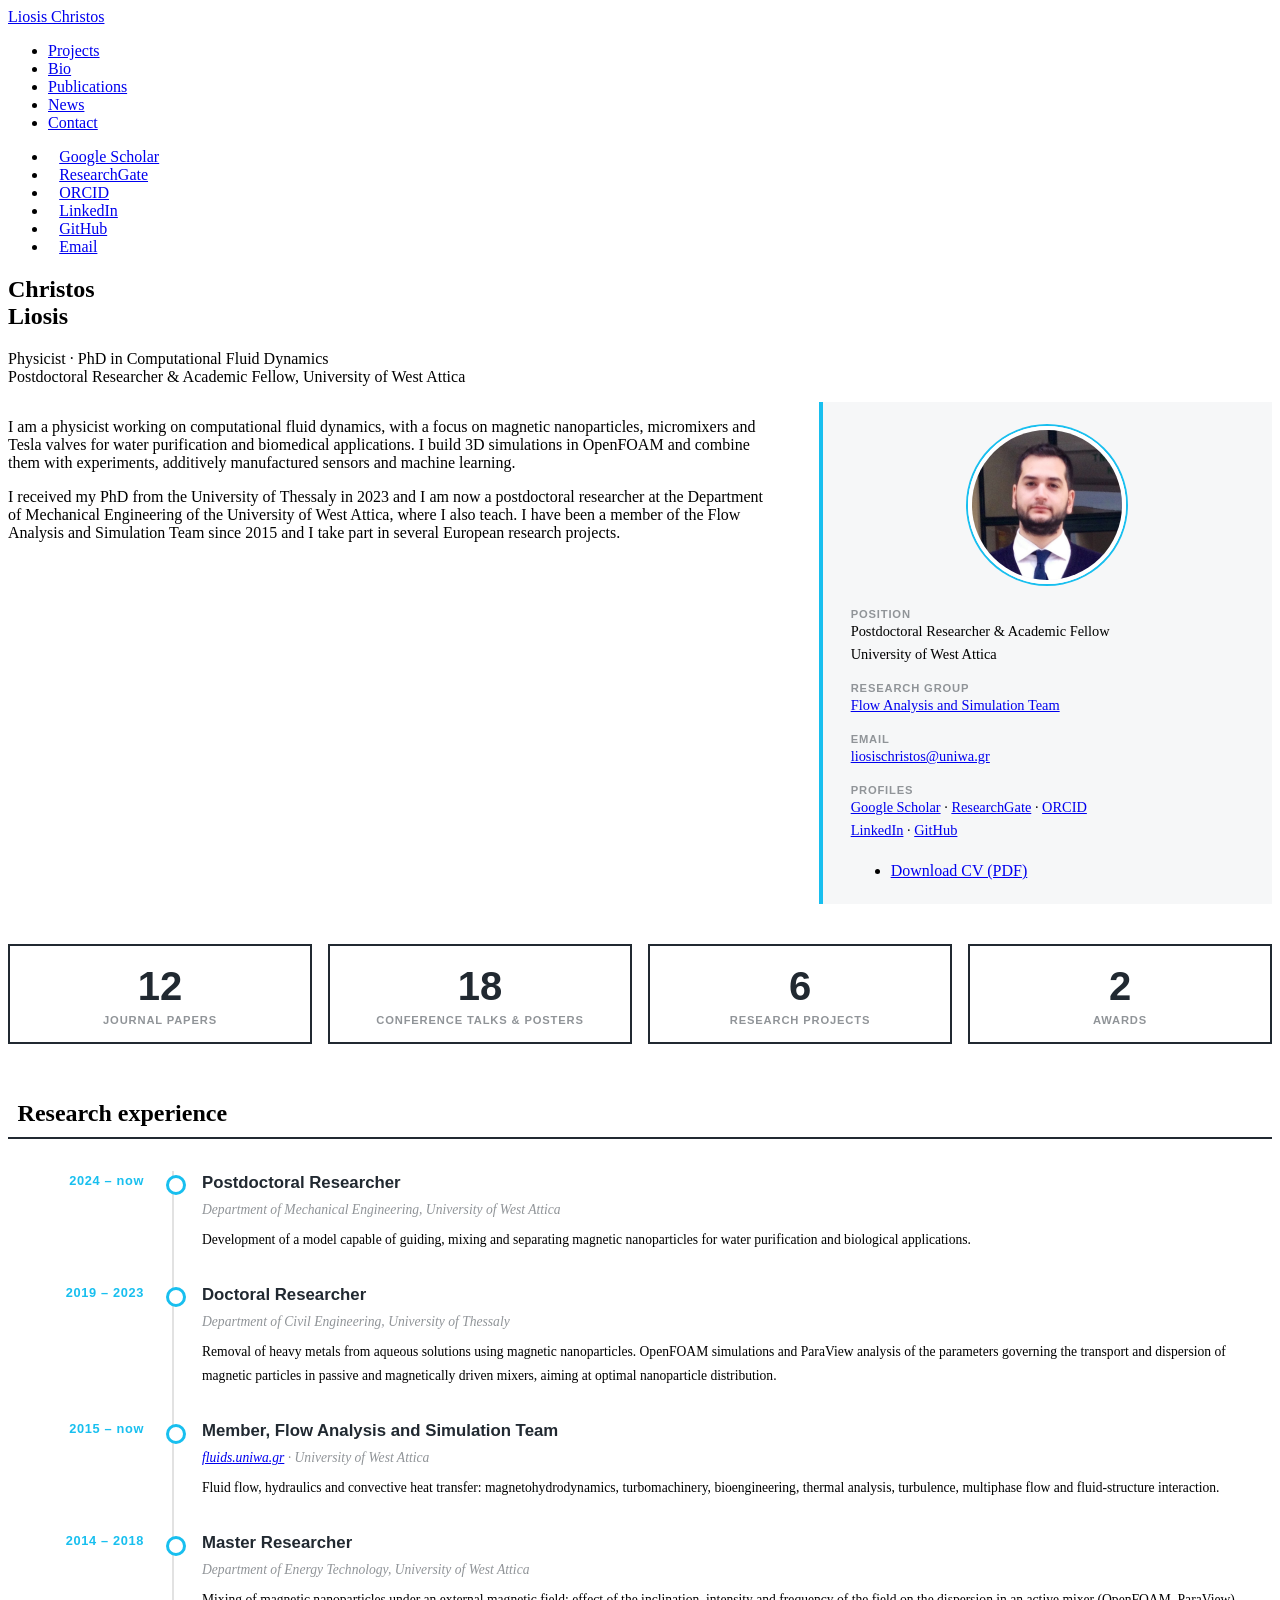
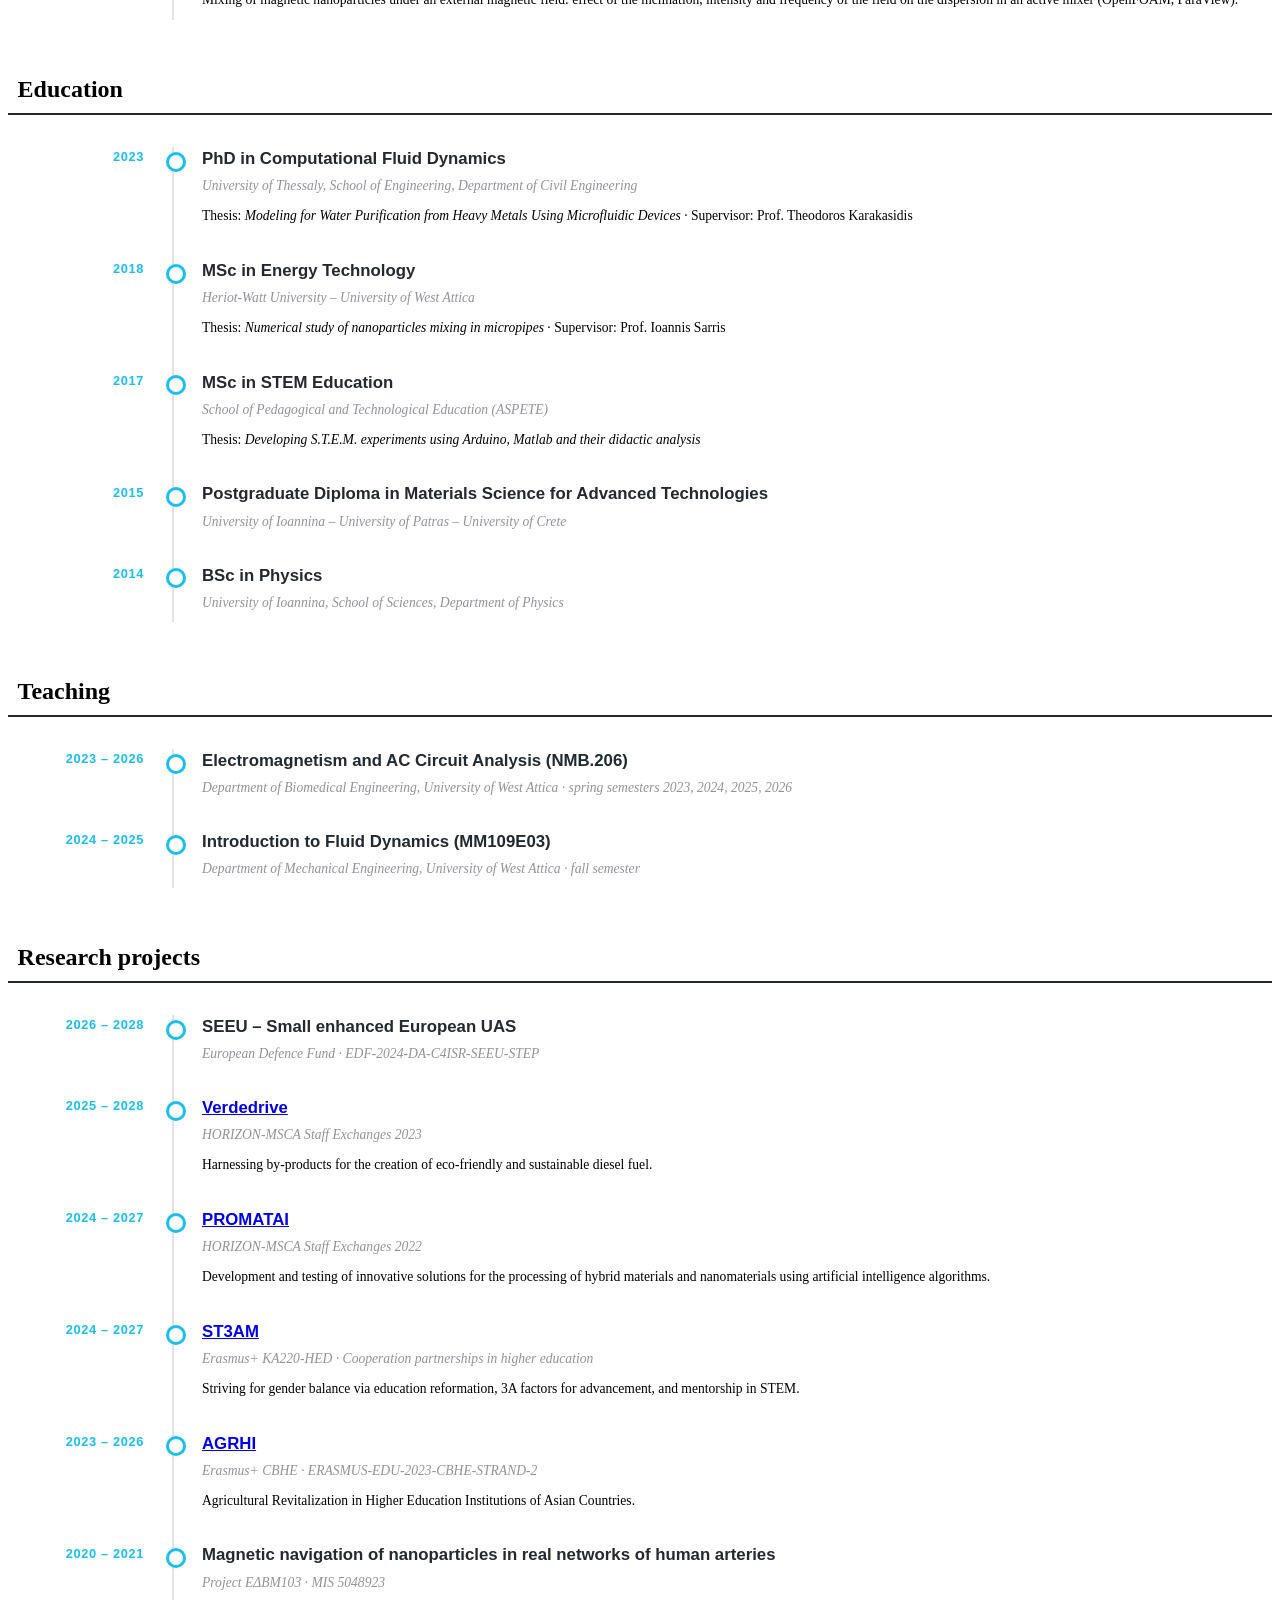
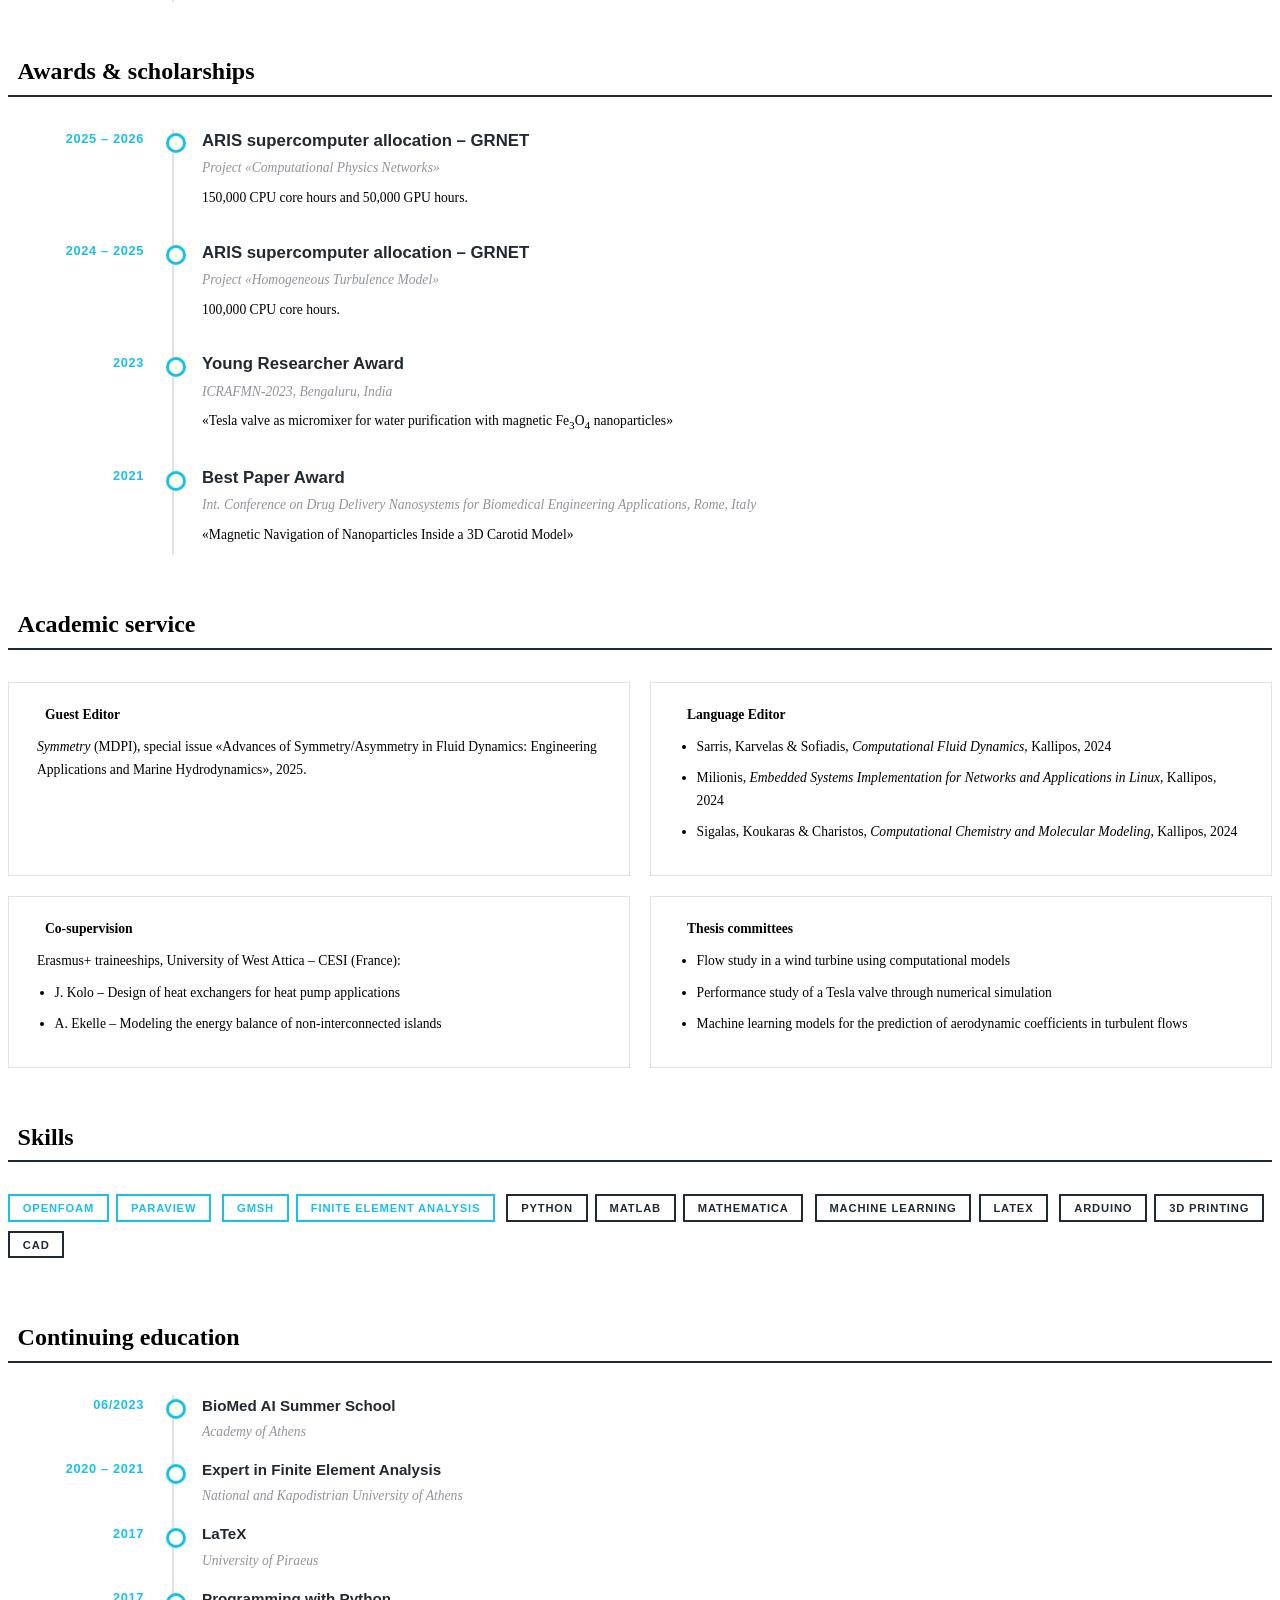
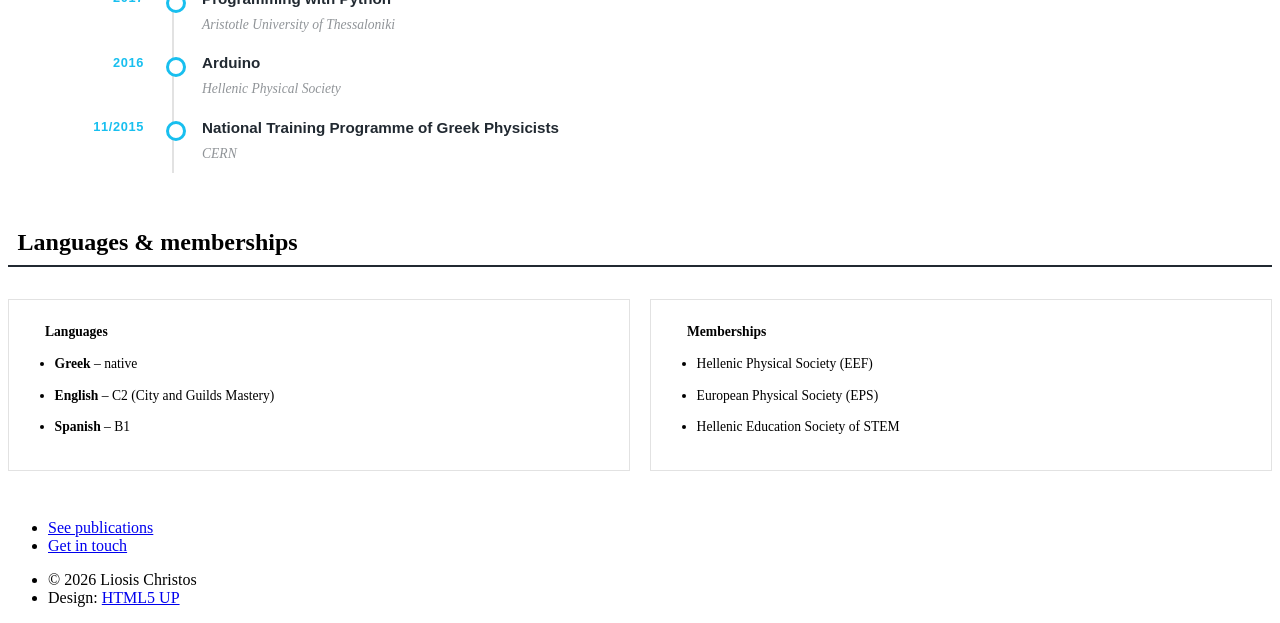
==== bio.html @ ce36d48b "Add files via upload" ====
<!DOCTYPE HTML>
<!--
	Massively by HTML5 UP
	html5up.net | @ajlkn
	Free for personal and commercial use under the CCA 3.0 license (html5up.net/license)
-->
<html lang="en">
	<head>
		<title>Bio & CV - Liosis Christos</title>
		<meta charset="utf-8" />
		<meta name="viewport" content="width=device-width, initial-scale=1, user-scalable=no" />
		<meta name="description"
		      content="Christos Liosis - physicist and CFD researcher at the University of West Attica." />

		<!-- Tab icon (favicon) -->
		<link rel="icon" type="image/x-icon" sizes="32x32" href="favicon.ico?v=3" />
		<link rel="icon" type="image/png" sizes="512x512" href="images/favicon-512.png?v=3" />
		<link rel="shortcut icon" href="favicon.ico?v=3" />
		<link rel="apple-touch-icon" href="images/apple-touch-icon.png?v=3" />

		<!-- Link preview card (LinkedIn, Viber, Facebook, email...) -->
		<meta property="og:type" content="website" />
		<meta property="og:site_name" content="Christos Liosis" />
		<meta property="og:title" content="Bio & CV - Liosis Christos" />
		<meta property="og:description" content="Christos Liosis - physicist and CFD researcher at the University of West Attica." />
		<meta property="og:url" content="https://liosis.github.io/bio.html" />
		<meta property="og:image" content="https://liosis.github.io/images/og-image.jpg" />
		<meta property="og:image:width" content="1200" />
		<meta property="og:image:height" content="630" />
		<meta name="twitter:card" content="summary_large_image" />
		<link rel="canonical" href="https://liosis.github.io/bio.html" />

		<link rel="stylesheet" href="assets/css/main.css" />
		<noscript><link rel="stylesheet" href="assets/css/noscript.css" /></noscript>
		<link rel="stylesheet" href="assets/css/site.css" />
		<link rel="stylesheet" href="assets/css/cv.css" />

		<!-- Visitor statistics (GoatCounter, no cookies) -->
		<script data-goatcounter="https://liosis.goatcounter.com/count"
		        async src="//gc.zgo.at/count.js"></script>
	</head>
	<body class="is-preload">

		<!-- Wrapper -->
			<div id="wrapper">

				<!-- Header -->
					<header id="header">
						<a href="index.html" class="logo">Liosis Christos</a>
					</header>

				<!-- Nav -->
					<nav id="nav">
						<ul class="links">
							<li><a href="index.html">Projects</a></li>
							<li class="active"><a href="bio.html">Bio</a></li>
							<li><a href="publications.html">Publications</a></li>
							<li><a href="news.html">News</a></li>
							<li><a href="contactinfo.html">Contact</a></li>
						</ul>
						<ul class="icons">
							<li><a href="https://scholar.google.com/citations?user=sHupAMQAAAAJ&amp;hl=en" class="icon solid fa-graduation-cap" title="Google Scholar" target="_blank" rel="noopener"><span class="label">Google Scholar</span></a></li>
							<li><a href="https://www.researchgate.net/profile/Christos-Liosis" class="icon brands fa-researchgate" title="ResearchGate" target="_blank" rel="noopener"><span class="label">ResearchGate</span></a></li>
							<li><a href="https://orcid.org/0000-0002-4371-480X" class="icon brands fa-orcid" title="ORCID" target="_blank" rel="noopener"><span class="label">ORCID</span></a></li>
							<li><a href="https://gr.linkedin.com/in/christos-liosis-2b5800100" class="icon brands fa-linkedin" title="LinkedIn" target="_blank" rel="noopener"><span class="label">LinkedIn</span></a></li>
							<li><a href="https://github.com/liosis" class="icon brands fa-github" title="GitHub" target="_blank" rel="noopener"><span class="label">GitHub</span></a></li>
							<li><a href="mailto:liosischristos@uniwa.gr" class="icon solid fa-envelope" title="Email"><span class="label">Email</span></a></li>
						</ul>
						<div class="nav-logo"><img src="images/logo.png" alt="" /></div>
					</nav>

				<!-- Main -->
					<div id="main">

						<section class="post">
							<header class="major">
								<h1>Christos<br />
								Liosis</h1>
								<p>Physicist &middot; PhD in Computational Fluid Dynamics<br />
									Postdoctoral Researcher &amp; Academic Fellow, University of West Attica</p>
							</header>

							<div class="cv-intro">
								<div>
									<p>I am a physicist working on computational fluid dynamics,
										with a focus on magnetic nanoparticles, micromixers and Tesla
										valves for water purification and biomedical applications.
										I build 3D simulations in OpenFOAM and combine them with
										experiments, additively manufactured sensors and machine
										learning.</p>
									<p>I received my PhD from the University of Thessaly in 2023 and
										I am now a postdoctoral researcher at the Department of
										Mechanical Engineering of the University of West Attica, where
										I also teach. I have been a member of the Flow Analysis and
										Simulation Team since 2015 and I take part in several
										European research projects.</p>
								</div>
								<div class="cv-card">
									<img class="portrait" src="images/portrait.jpg" alt="Christos Liosis" />
									<dl>
										<dt>Position</dt>
										<dd>Postdoctoral Researcher &amp; Academic Fellow<br />
											University of West Attica</dd>
										<dt>Research group</dt>
										<dd><a href="http://fluids.uniwa.gr/" target="_blank" rel="noopener">Flow Analysis and Simulation Team</a></dd>
										<dt>Email</dt>
										<dd><a href="mailto:liosischristos@uniwa.gr">liosischristos@uniwa.gr</a></dd>
										<dt>Profiles</dt>
										<dd><a href="https://scholar.google.com/citations?user=sHupAMQAAAAJ&amp;hl=en" target="_blank" rel="noopener">Google Scholar</a>
											&middot; <a href="https://www.researchgate.net/profile/Christos-Liosis" target="_blank" rel="noopener">ResearchGate</a>
											&middot; <a href="https://orcid.org/0000-0002-4371-480X" target="_blank" rel="noopener">ORCID</a><br />
											<a href="https://gr.linkedin.com/in/christos-liosis-2b5800100" target="_blank" rel="noopener">LinkedIn</a>
											&middot; <a href="https://github.com/liosis" target="_blank" rel="noopener">GitHub</a></dd>
									</dl>
									<ul class="actions" style="margin: 1.25rem 0 0 0;">
										<li><a href="files/Liosis_CV.pdf" class="button small primary icon solid fa-file-pdf" target="_blank" rel="noopener">Download CV (PDF)</a></li>
									</ul>
								</div>
							</div>

							<div class="cv-stats">
								<div><b>12</b><span>Journal papers</span></div>
								<div><b>18</b><span>Conference talks &amp; posters</span></div>
								<div><b>6</b><span>Research projects</span></div>
								<div><b>2</b><span>Awards</span></div>
							</div>

							<h2 class="cv-h"><span class="icon solid fa-flask"></span>Research experience</h2>
							<ul class="timeline">
							<li>
								<span class="when">2024 &ndash; now</span>
								<div class="what">
									<span class="title">Postdoctoral Researcher</span>
									<span class="where">Department of Mechanical Engineering, University of West Attica</span>
									<p>Development of a model capable of guiding, mixing and separating magnetic nanoparticles for water purification and biological applications.</p>
								</div>
							</li>
							<li>
								<span class="when">2019 &ndash; 2023</span>
								<div class="what">
									<span class="title">Doctoral Researcher</span>
									<span class="where">Department of Civil Engineering, University of Thessaly</span>
									<p>Removal of heavy metals from aqueous solutions using magnetic nanoparticles. OpenFOAM simulations and ParaView analysis of the parameters governing the transport and dispersion of magnetic particles in passive and magnetically driven mixers, aiming at optimal nanoparticle distribution.</p>
								</div>
							</li>
							<li>
								<span class="when">2015 &ndash; now</span>
								<div class="what">
									<span class="title">Member, Flow Analysis and Simulation Team</span>
									<span class="where"><a href="http://fluids.uniwa.gr/" target="_blank" rel="noopener">fluids.uniwa.gr</a> &middot; University of West Attica</span>
									<p>Fluid flow, hydraulics and convective heat transfer: magnetohydrodynamics, turbomachinery, bioengineering, thermal analysis, turbulence, multiphase flow and fluid-structure interaction.</p>
								</div>
							</li>
							<li>
								<span class="when">2014 &ndash; 2018</span>
								<div class="what">
									<span class="title">Master Researcher</span>
									<span class="where">Department of Energy Technology, University of West Attica</span>
									<p>Mixing of magnetic nanoparticles under an external magnetic field: effect of the inclination, intensity and frequency of the field on the dispersion in an active mixer (OpenFOAM, ParaView).</p>
								</div>
							</li>
						</ul>

							<h2 class="cv-h"><span class="icon solid fa-graduation-cap"></span>Education</h2>
							<ul class="timeline">
							<li>
								<span class="when">2023</span>
								<div class="what">
									<span class="title">PhD in Computational Fluid Dynamics</span>
									<span class="where">University of Thessaly, School of Engineering, Department of Civil Engineering</span>
									<p>Thesis: <i>Modeling for Water Purification from Heavy Metals Using Microfluidic Devices</i> &middot; Supervisor: Prof. Theodoros Karakasidis</p>
								</div>
							</li>
							<li>
								<span class="when">2018</span>
								<div class="what">
									<span class="title">MSc in Energy Technology</span>
									<span class="where">Heriot-Watt University &ndash; University of West Attica</span>
									<p>Thesis: <i>Numerical study of nanoparticles mixing in micropipes</i> &middot; Supervisor: Prof. Ioannis Sarris</p>
								</div>
							</li>
							<li>
								<span class="when">2017</span>
								<div class="what">
									<span class="title">MSc in STEM Education</span>
									<span class="where">School of Pedagogical and Technological Education (ASPETE)</span>
									<p>Thesis: <i>Developing S.T.E.M. experiments using Arduino, Matlab and their didactic analysis</i></p>
								</div>
							</li>
							<li>
								<span class="when">2015</span>
								<div class="what">
									<span class="title">Postgraduate Diploma in Materials Science for Advanced Technologies</span>
									<span class="where">University of Ioannina &ndash; University of Patras &ndash; University of Crete</span>
								</div>
							</li>
							<li>
								<span class="when">2014</span>
								<div class="what">
									<span class="title">BSc in Physics</span>
									<span class="where">University of Ioannina, School of Sciences, Department of Physics</span>
								</div>
							</li>
						</ul>

							<h2 class="cv-h"><span class="icon solid fa-chalkboard-teacher"></span>Teaching</h2>
							<ul class="timeline">
							<li>
								<span class="when">2023 &ndash; 2026</span>
								<div class="what">
									<span class="title">Electromagnetism and AC Circuit Analysis (NMB.206)</span>
									<span class="where">Department of Biomedical Engineering, University of West Attica &middot; spring semesters 2023, 2024, 2025, 2026</span>
								</div>
							</li>
							<li>
								<span class="when">2024 &ndash; 2025</span>
								<div class="what">
									<span class="title">Introduction to Fluid Dynamics (MM109E03)</span>
									<span class="where">Department of Mechanical Engineering, University of West Attica &middot; fall semester</span>
								</div>
							</li>
						</ul>

							<h2 class="cv-h"><span class="icon solid fa-project-diagram"></span>Research projects</h2>
							<ul class="timeline">
							<li>
								<span class="when">2026 &ndash; 2028</span>
								<div class="what">
									<span class="title">SEEU &ndash; Small enhanced European UAS</span>
									<span class="where">European Defence Fund &middot; EDF-2024-DA-C4ISR-SEEU-STEP</span>
								</div>
							</li>
							<li>
								<span class="when">2025 &ndash; 2028</span>
								<div class="what">
									<span class="title"><a href="https://www.verdedrive-project.eu" target="_blank" rel="noopener">Verdedrive</a></span>
									<span class="where">HORIZON-MSCA Staff Exchanges 2023</span>
									<p>Harnessing by-products for the creation of eco-friendly and sustainable diesel fuel.</p>
								</div>
							</li>
							<li>
								<span class="when">2024 &ndash; 2027</span>
								<div class="what">
									<span class="title"><a href="https://promatai.com/" target="_blank" rel="noopener">PROMATAI</a></span>
									<span class="where">HORIZON-MSCA Staff Exchanges 2022</span>
									<p>Development and testing of innovative solutions for the processing of hybrid materials and nanomaterials using artificial intelligence algorithms.</p>
								</div>
							</li>
							<li>
								<span class="when">2024 &ndash; 2027</span>
								<div class="what">
									<span class="title"><a href="https://innovationhive.eu/innohive-projects/st3am/" target="_blank" rel="noopener">ST3AM</a></span>
									<span class="where">Erasmus+ KA220-HED &middot; Cooperation partnerships in higher education</span>
									<p>Striving for gender balance via education reformation, 3A factors for advancement, and mentorship in STEM.</p>
								</div>
							</li>
							<li>
								<span class="when">2023 &ndash; 2026</span>
								<div class="what">
									<span class="title"><a href="https://www.agrhi.com/" target="_blank" rel="noopener">AGRHI</a></span>
									<span class="where">Erasmus+ CBHE &middot; ERASMUS-EDU-2023-CBHE-STRAND-2</span>
									<p>Agricultural Revitalization in Higher Education Institutions of Asian Countries.</p>
								</div>
							</li>
							<li>
								<span class="when">2020 &ndash; 2021</span>
								<div class="what">
									<span class="title">Magnetic navigation of nanoparticles in real networks of human arteries</span>
									<span class="where">Project &Epsilon;&Delta;&Beta;&Mu;103 &middot; MIS 5048923</span>
								</div>
							</li>
						</ul>

							<h2 class="cv-h"><span class="icon solid fa-trophy"></span>Awards &amp; scholarships</h2>
							<ul class="timeline">
							<li>
								<span class="when">2025 &ndash; 2026</span>
								<div class="what">
									<span class="title">ARIS supercomputer allocation &ndash; GRNET</span>
									<span class="where">Project &laquo;Computational Physics Networks&raquo;</span>
									<p>150,000 CPU core hours and 50,000 GPU hours.</p>
								</div>
							</li>
							<li>
								<span class="when">2024 &ndash; 2025</span>
								<div class="what">
									<span class="title">ARIS supercomputer allocation &ndash; GRNET</span>
									<span class="where">Project &laquo;Homogeneous Turbulence Model&raquo;</span>
									<p>100,000 CPU core hours.</p>
								</div>
							</li>
							<li>
								<span class="when">2023</span>
								<div class="what">
									<span class="title">Young Researcher Award</span>
									<span class="where">ICRAFMN-2023, Bengaluru, India</span>
									<p>&laquo;Tesla valve as micromixer for water purification with magnetic Fe<sub>3</sub>O<sub>4</sub> nanoparticles&raquo;</p>
								</div>
							</li>
							<li>
								<span class="when">2021</span>
								<div class="what">
									<span class="title">Best Paper Award</span>
									<span class="where">Int. Conference on Drug Delivery Nanosystems for Biomedical Engineering Applications, Rome, Italy</span>
									<p>&laquo;Magnetic Navigation of Nanoparticles Inside a 3D Carotid Model&raquo;</p>
								</div>
							</li>
						</ul>

							<h2 class="cv-h"><span class="icon solid fa-users"></span>Academic service</h2>
							<div class="cv-cards">
								<div class="box">
									<h3><span class="icon solid fa-book-open"></span>Guest Editor</h3>
									<p><i>Symmetry</i> (MDPI), special issue &laquo;Advances of
										Symmetry/Asymmetry in Fluid Dynamics: Engineering Applications
										and Marine Hydrodynamics&raquo;, 2025.</p>
								</div>
								<div class="box">
									<h3><span class="icon solid fa-spell-check"></span>Language Editor</h3>
									<ul>
										<li>Sarris, Karvelas &amp; Sofiadis, <i>Computational Fluid
											Dynamics</i>, Kallipos, 2024</li>
										<li>Milionis, <i>Embedded Systems Implementation for Networks
											and Applications in Linux</i>, Kallipos, 2024</li>
										<li>Sigalas, Koukaras &amp; Charistos, <i>Computational
											Chemistry and Molecular Modeling</i>, Kallipos, 2024</li>
									</ul>
								</div>
								<div class="box">
									<h3><span class="icon solid fa-user-friends"></span>Co-supervision</h3>
									<p>Erasmus+ traineeships, University of West Attica &ndash; CESI
										(France):</p>
									<ul>
										<li>J. Kolo &ndash; Design of heat exchangers for heat pump
											applications</li>
										<li>A. Ekelle &ndash; Modeling the energy balance of
											non-interconnected islands</li>
									</ul>
								</div>
								<div class="box">
									<h3><span class="icon solid fa-clipboard-check"></span>Thesis committees</h3>
									<ul>
										<li>Flow study in a wind turbine using computational models</li>
										<li>Performance study of a Tesla valve through numerical
											simulation</li>
										<li>Machine learning models for the prediction of aerodynamic
											coefficients in turbulent flows</li>
									</ul>
								</div>
							</div>

							<h2 class="cv-h"><span class="icon solid fa-tools"></span>Skills</h2>
							<div class="tags">
								<span class="alt">OpenFOAM</span><span class="alt">ParaView</span>
								<span class="alt">gmsh</span><span class="alt">Finite Element Analysis</span>
								<span>Python</span><span>Matlab</span><span>Mathematica</span>
								<span>Machine Learning</span><span>LaTeX</span>
								<span>Arduino</span><span>3D Printing</span><span>CAD</span>
							</div>

							<h2 class="cv-h"><span class="icon solid fa-certificate"></span>Continuing education</h2>
							<ul class="timeline compact">
							<li>
								<span class="when">06/2023</span>
								<div class="what">
									<span class="title">BioMed AI Summer School</span>
									<span class="where">Academy of Athens</span>
								</div>
							</li>
							<li>
								<span class="when">2020 &ndash; 2021</span>
								<div class="what">
									<span class="title">Expert in Finite Element Analysis</span>
									<span class="where">National and Kapodistrian University of Athens</span>
								</div>
							</li>
							<li>
								<span class="when">2017</span>
								<div class="what">
									<span class="title">LaTeX</span>
									<span class="where">University of Piraeus</span>
								</div>
							</li>
							<li>
								<span class="when">2017</span>
								<div class="what">
									<span class="title">Programming with Python</span>
									<span class="where">Aristotle University of Thessaloniki</span>
								</div>
							</li>
							<li>
								<span class="when">2016</span>
								<div class="what">
									<span class="title">Arduino</span>
									<span class="where">Hellenic Physical Society</span>
								</div>
							</li>
							<li>
								<span class="when">11/2015</span>
								<div class="what">
									<span class="title">National Training Programme of Greek Physicists</span>
									<span class="where">CERN</span>
								</div>
							</li>
						</ul>

							<h2 class="cv-h"><span class="icon solid fa-globe"></span>Languages &amp; memberships</h2>
							<div class="cv-cards">
								<div class="box">
									<h3><span class="icon solid fa-language"></span>Languages</h3>
									<ul>
										<li><b>Greek</b> &ndash; native</li>
										<li><b>English</b> &ndash; C2 (City and Guilds Mastery)</li>
										<li><b>Spanish</b> &ndash; B1</li>
									</ul>
								</div>
								<div class="box">
									<h3><span class="icon solid fa-id-card"></span>Memberships</h3>
									<ul>
										<li>Hellenic Physical Society (EEF)</li>
										<li>European Physical Society (EPS)</li>
										<li>Hellenic Education Society of STEM</li>
									</ul>
								</div>
							</div>

							<ul class="actions special" style="margin-top: 3rem;">
								<li><a href="publications.html" class="button large primary">See publications</a></li>
								<li><a href="contactinfo.html" class="button large">Get in touch</a></li>
							</ul>
						</section>

					</div>

				<!-- Copyright -->
					<div id="copyright">
						<ul><li>&copy; 2026 Liosis Christos</li><li>Design: <a href="https://html5up.net" target="_blank" rel="noopener">HTML5 UP</a></li></ul>
					</div>

			</div>

		<!-- Scripts -->
			<script src="assets/js/jquery.min.js"></script>
			<script src="assets/js/jquery.scrollex.min.js"></script>
			<script src="assets/js/jquery.scrolly.min.js"></script>
			<script src="assets/js/browser.min.js"></script>
			<script src="assets/js/breakpoints.min.js"></script>
			<script src="assets/js/util.js"></script>
			<script src="assets/js/main.js"></script>

	</body>
</html>
---- assets/css/site.css ----
/* Additions to the Massively theme for liosis.github.io */

/* Home-page slideshow (cross-fade) */
.slideshow {
	position: relative;
	overflow: hidden;
	aspect-ratio: 16 / 9;
	background: #212931;
}

.slideshow .slide {
	position: absolute;
	inset: 0;
	margin: 0;
	opacity: 0;
	transition: opacity 1.2s ease;
}

.slideshow .slide.active { opacity: 1; }

.slideshow .slide img {
	width: 100%;
	height: 100%;
	object-fit: cover;
	display: block;
}

.slideshow figcaption {
	position: absolute;
	left: 0;
	right: 0;
	bottom: 0;
	padding: 2.5rem 1.5rem 1rem;
	background: linear-gradient(transparent, rgba(0, 0, 0, 0.65));
	color: #ffffff;
	font-family: "Source Sans Pro", Helvetica, sans-serif;
	font-size: 0.8rem;
	font-weight: 700;
	letter-spacing: 0.05em;
	text-align: left;
}

.slideshow .dots {
	position: absolute;
	right: 1rem;
	bottom: 0.9rem;
	display: flex;
	gap: 0.5rem;
	z-index: 2;
}

.slideshow .dots button {
	width: 11px;
	height: 11px;
	min-width: 0;
	padding: 0;
	line-height: 0;
	border-radius: 50%;
	border: solid 2px #ffffff;
	background: transparent;
	box-shadow: none;
	cursor: pointer;
}

.slideshow .dots button.active { background: #ffffff; }

/* Six icons in the nav bar: keep them compact */
#nav ul.icons li a { padding: 0 0.7rem; }

/* News */
.news-item { margin: 0 0 1rem 0; }
.news-item:last-child { margin-bottom: 0; }
.news-item p { font-size: 0.9rem; line-height: 1.8; margin: 0.35rem 0 0 0; text-align: left; }

.news-tag {
	display: inline-block;
	padding: 0.15rem 0.6rem;
	font-family: "Source Sans Pro", Helvetica, sans-serif;
	font-size: 0.65rem;
	font-weight: 900;
	letter-spacing: 0.075em;
	text-transform: uppercase;
	color: #ffffff;
	background: #212931;
}

.news-tag.tag-paper { background: #18bfef; }
.news-tag.tag-conference { background: #212931; }
.news-tag.tag-teaching { background: #2e9e6b; }
.news-tag.tag-project { background: #7a5cc4; }
.news-tag.tag-award { background: #d9a400; }
.news-tag.tag-upcoming { background: #e2572b; }
.news-tag.tag-site { background: #909498; }

ul.timeline.news .when { font-size: 0.75rem; text-transform: uppercase; }

/* Latest news on the home page */
.latest-news { padding-top: 0 !important; }
.latest-news header.major { margin-bottom: 2rem !important; }
.latest-grid {
	display: grid;
	grid-template-columns: repeat(3, 1fr);
	gap: 1.5rem;
	text-align: left;
	margin-bottom: 2rem;
}
.latest-grid .latest {
	border-top: solid 3px #212931;
	padding-top: 1rem;
}
.latest-grid .date {
	display: block;
	font-family: "Source Sans Pro", Helvetica, sans-serif;
	font-size: 0.75rem;
	font-weight: 900;
	letter-spacing: 0.075em;
	text-transform: uppercase;
	color: #18bfef;
	margin-bottom: 0.5rem;
}
@media screen and (max-width: 980px) {
	.latest-grid { grid-template-columns: 1fr; }
}

/* Logo under the links in the side menu (phones / small windows) */
#nav .nav-logo { display: none; }
#navPanel .nav-logo {
	display: block;
	text-align: center;
	margin: 3rem 0 1rem 0;
}
#navPanel .nav-logo img {
	width: 70%;
	max-width: 220px;
	height: auto;
}

/* Slides are figures on white */
.slideshow { background: #ffffff; border: solid 1px #e2e2e2; }
.slideshow .slide img { object-fit: contain; }
.news-tag.tag-talk { background: #c2185b; }

/* Publications by year */
h3.pub-year {
	font-size: 1.1rem;
	color: #18bfef;
	border-bottom: solid 1px #e2e2e2;
	padding-bottom: 0.3rem;
	margin: 2rem 0 1rem 0;
}
ol.pubs li { margin-bottom: 1.1rem; }
.pub-links { display: block; margin-top: 0.4rem; }
.pub-links .button {
	height: 2rem;
	line-height: 2rem;
	padding: 0 1rem;
	font-size: 0.6rem;
	margin-right: 0.3rem;
}

/* Portrait in the bio card */
.cv-card img.portrait {
	display: block;
	width: 150px;
	height: 150px;
	object-fit: cover;
	border-radius: 50%;
	border: solid 4px #ffffff;
	box-shadow: 0 0 0 2px #18bfef;
	margin: 0 auto 1.5rem auto;
}
---- assets/css/cv.css ----
/* CV layout for bio.html - matches the Massively theme */

.cv-intro {
	display: grid;
	grid-template-columns: 1.7fr 1fr;
	gap: 2.5rem;
	align-items: start;
	margin-bottom: 2.5rem;
}

.cv-card {
	border-left: 4px solid #18bfef;
	background: #f6f7f8;
	padding: 1.5rem 1.75rem;
}

.cv-card dl { margin: 0; }

.cv-card dt {
	font-family: "Source Sans Pro", Helvetica, sans-serif;
	font-weight: 900;
	font-size: 0.7rem;
	letter-spacing: 0.075em;
	text-transform: uppercase;
	color: #909498;
	margin: 0;
}

.cv-card dd {
	margin: 0 0 1rem 0;
	font-size: 0.9rem;
	line-height: 1.6;
}

.cv-card dd:last-child { margin-bottom: 0; }

.cv-stats {
	display: grid;
	grid-template-columns: repeat(4, 1fr);
	gap: 1rem;
	margin: 0 0 3.5rem 0;
}

.cv-stats div {
	border: solid 2px #212931;
	text-align: center;
	padding: 1.25rem 0.5rem 1rem;
}

.cv-stats b {
	display: block;
	font-family: "Source Sans Pro", Helvetica, sans-serif;
	font-size: 2.5rem;
	font-weight: 900;
	line-height: 1;
	color: #212931;
}

.cv-stats span {
	display: block;
	margin-top: 0.5rem;
	font-family: "Source Sans Pro", Helvetica, sans-serif;
	font-size: 0.7rem;
	font-weight: 900;
	letter-spacing: 0.075em;
	text-transform: uppercase;
	color: #909498;
}

h2.cv-h {
	border-bottom: solid 2px #212931;
	padding-bottom: 0.6rem;
	margin: 3.5rem 0 2rem 0;
}

h2.cv-h .icon { color: #18bfef; margin-right: 0.6rem; }

/* Timeline */
ul.timeline {
	list-style: none;
	padding: 0;
	margin: 0 0 1rem 0;
}

ul.timeline li {
	display: grid;
	grid-template-columns: 8.5rem 1fr;
	column-gap: 1.75rem;
	padding: 0;
	margin: 0;
}

ul.timeline .when {
	text-align: right;
	font-family: "Source Sans Pro", Helvetica, sans-serif;
	font-weight: 900;
	font-size: 0.8rem;
	letter-spacing: 0.05em;
	color: #18bfef;
	padding-top: 0.15rem;
	white-space: nowrap;
}

ul.timeline .what {
	position: relative;
	border-left: solid 2px #e2e2e2;
	padding: 0 0 1.9rem 1.75rem;
}

ul.timeline li:last-child .what { padding-bottom: 0.5rem; }

ul.timeline .what:before {
	content: "";
	position: absolute;
	left: -8px;
	top: 0.3rem;
	width: 14px;
	height: 14px;
	border-radius: 50%;
	background: #ffffff;
	border: solid 3px #18bfef;
}

ul.timeline .title {
	display: block;
	font-family: "Source Sans Pro", Helvetica, sans-serif;
	font-weight: 700;
	font-size: 1.05rem;
	line-height: 1.4;
	color: #212931;
	margin-bottom: 0.25rem;
}

ul.timeline .where {
	display: block;
	font-size: 0.85rem;
	line-height: 1.7;
	color: #909498;
	font-style: italic;
}

ul.timeline p {
	font-size: 0.85rem;
	line-height: 1.8;
	margin: 0.4rem 0 0 0;
}

/* Compact timeline (continuing education) */
ul.timeline.compact .what { padding-bottom: 1rem; }
ul.timeline.compact .title { font-size: 0.95rem; }

/* Cards */
.cv-cards {
	display: grid;
	grid-template-columns: repeat(2, 1fr);
	gap: 1.25rem;
}

.cv-cards .box {
	border: solid 1px #e2e2e2;
	padding: 1.5rem 1.75rem;
	margin: 0;
}

.cv-cards .box h3 {
	font-size: 0.85rem;
	margin: 0 0 0.75rem 0;
}

.cv-cards .box h3 .icon { color: #18bfef; margin-right: 0.5rem; }

.cv-cards .box ul {
	margin: 0;
	padding-left: 1.1rem;
}

.cv-cards .box li,
.cv-cards .box p {
	font-size: 0.85rem;
	line-height: 1.7;
	margin: 0 0 0.5rem 0;
}

/* Skill tags */
.tags { margin: 0 0 1rem 0; }

.tags span {
	display: inline-block;
	border: solid 2px #212931;
	padding: 0.35rem 0.8rem;
	margin: 0 0.45rem 0.6rem 0;
	font-family: "Source Sans Pro", Helvetica, sans-serif;
	font-weight: 900;
	font-size: 0.7rem;
	letter-spacing: 0.075em;
	text-transform: uppercase;
	color: #212931;
}

.tags span.alt {
	border-color: #18bfef;
	color: #18bfef;
}

@media screen and (max-width: 980px) {
	.cv-intro { grid-template-columns: 1fr; gap: 1.5rem; }
	.cv-stats { grid-template-columns: repeat(2, 1fr); }
}

@media screen and (max-width: 736px) {
	.cv-cards { grid-template-columns: 1fr; }
	ul.timeline li { grid-template-columns: 1fr; }
	ul.timeline .when {
		text-align: left;
		padding: 0 0 0.35rem 1.85rem;
		border-left: solid 2px #e2e2e2;
	}
}
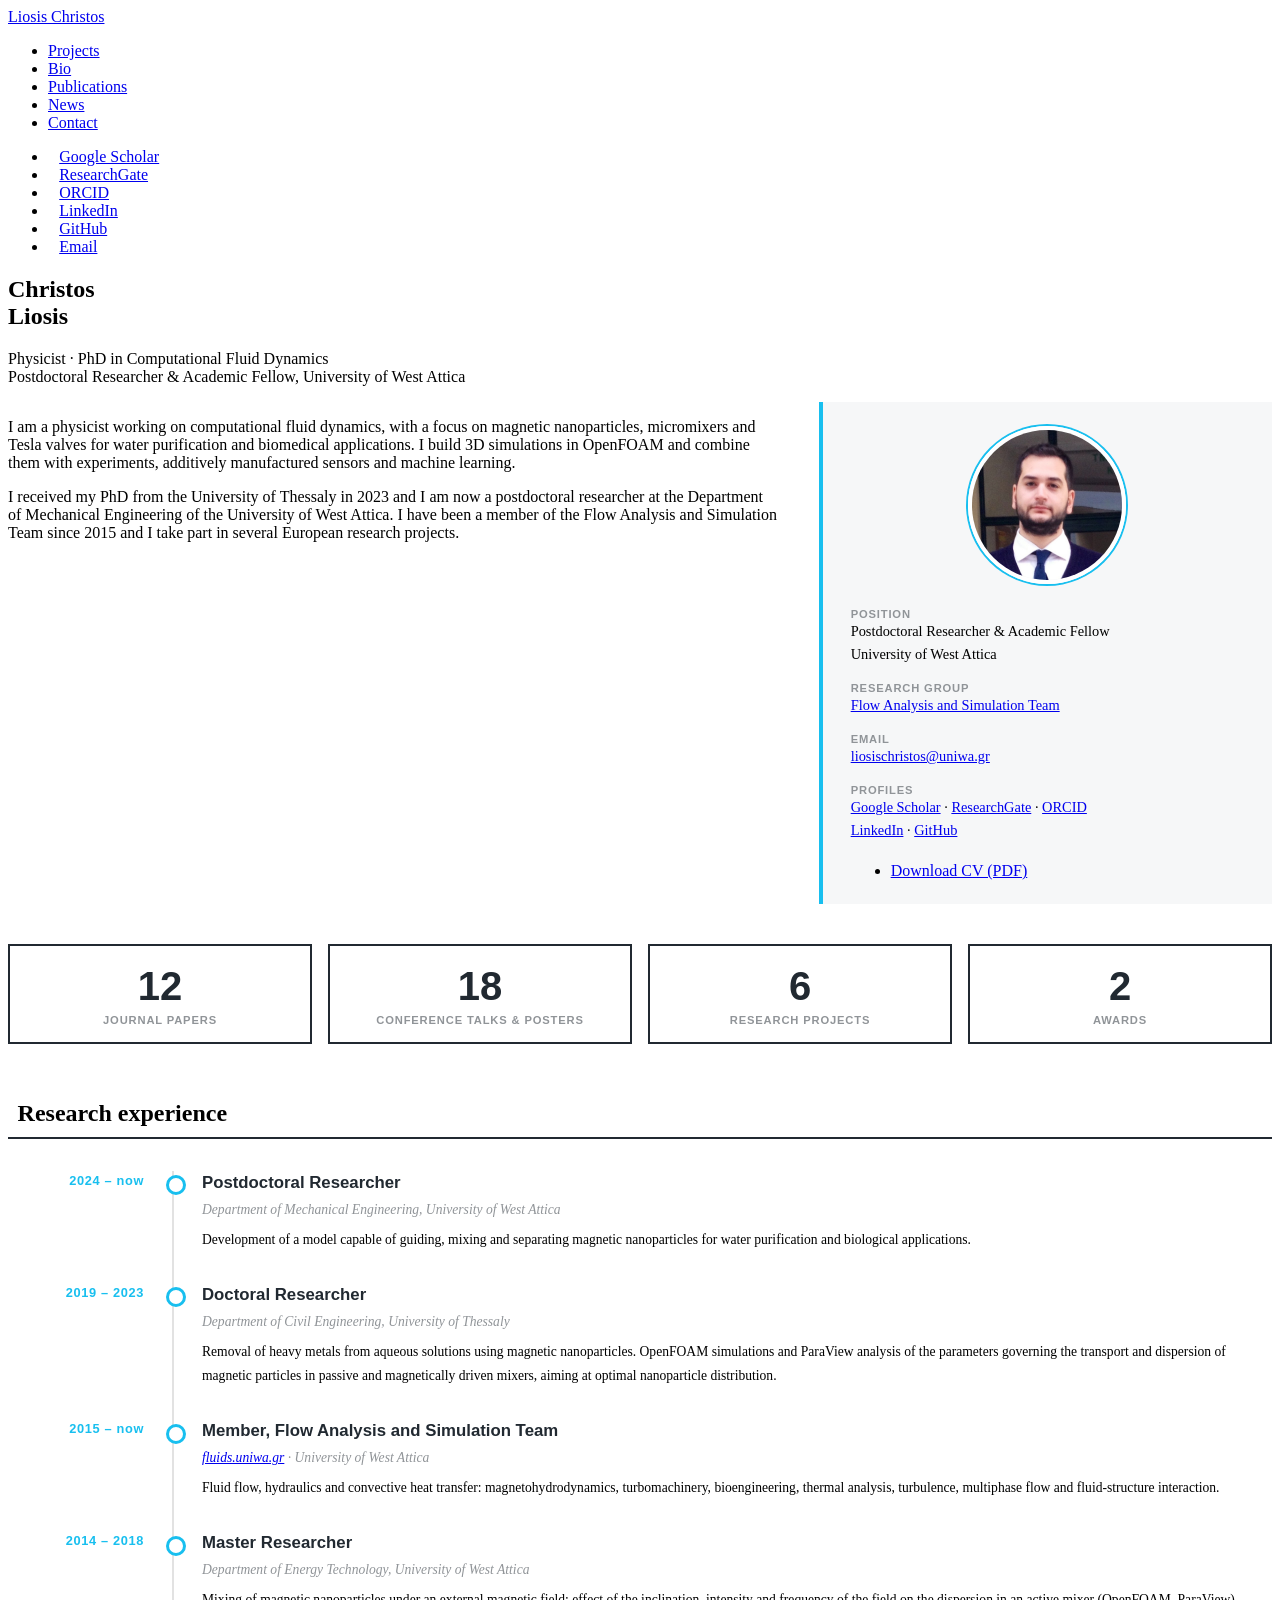
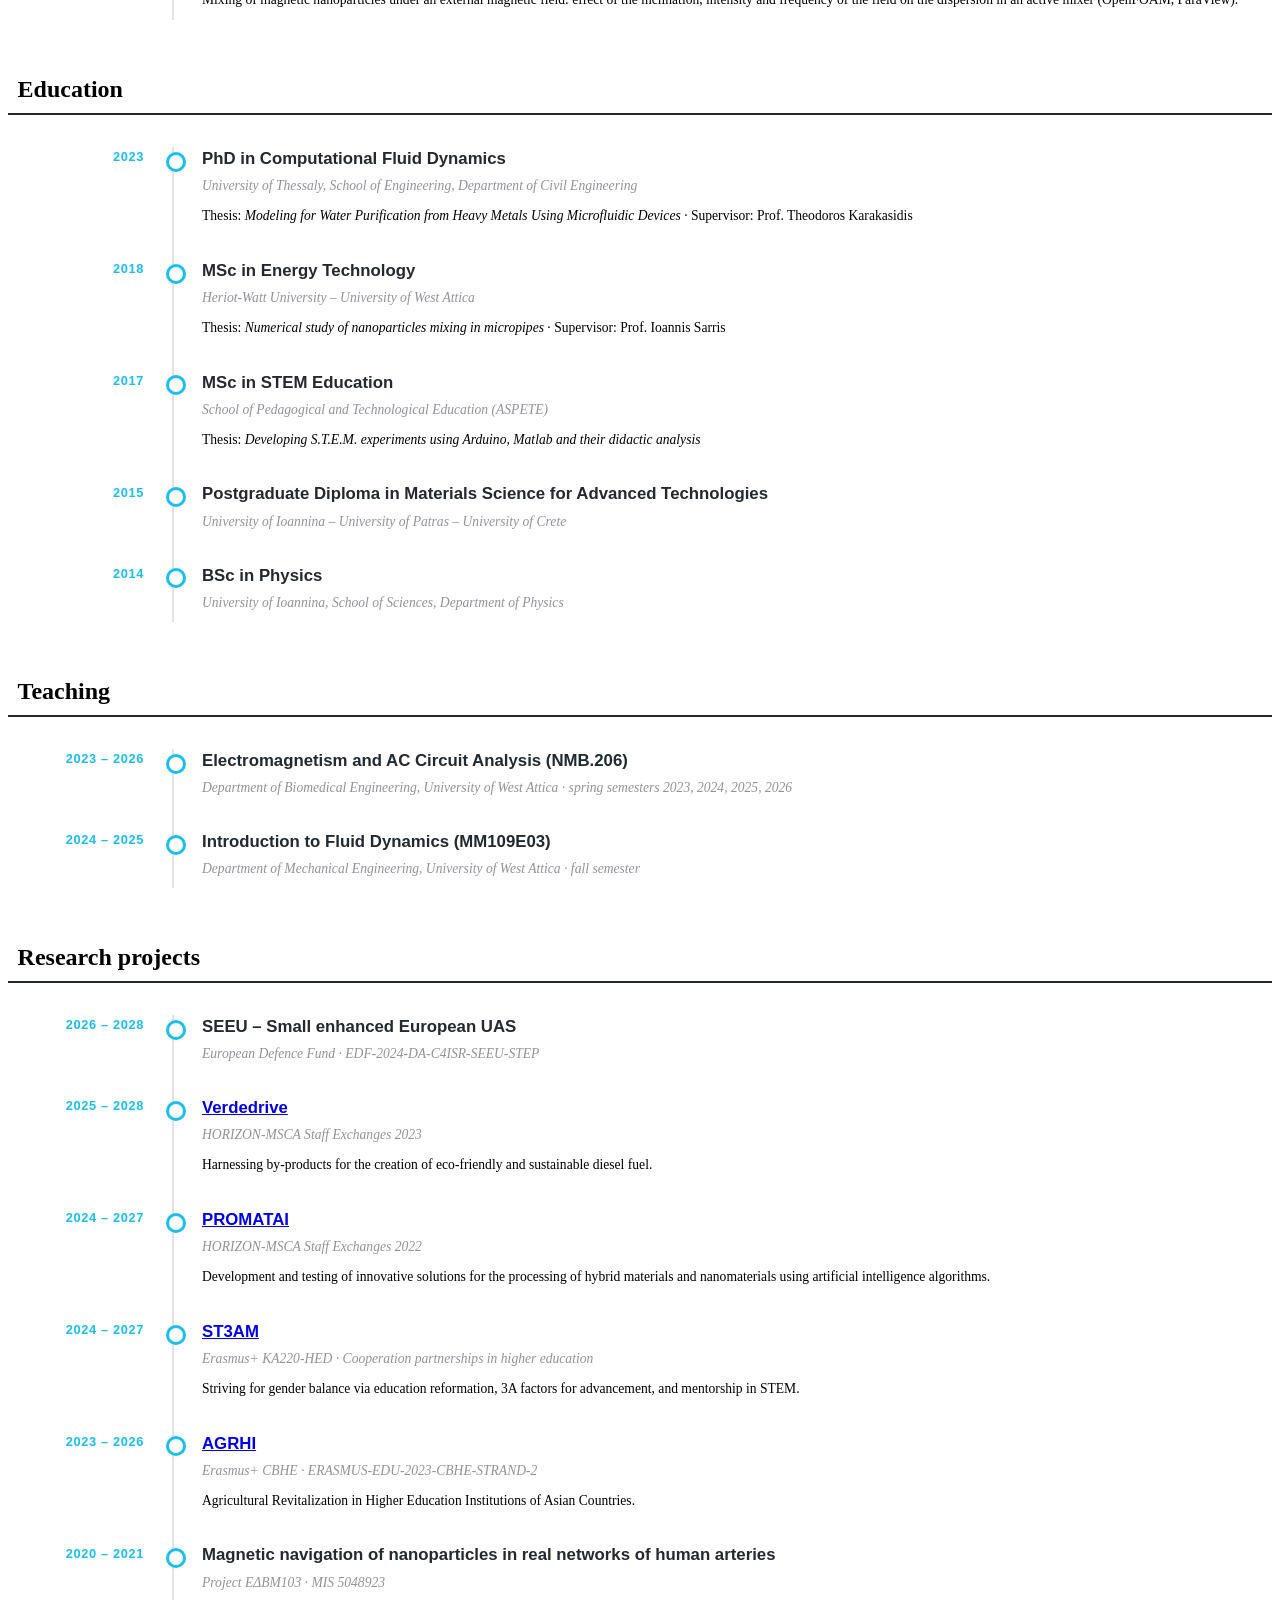
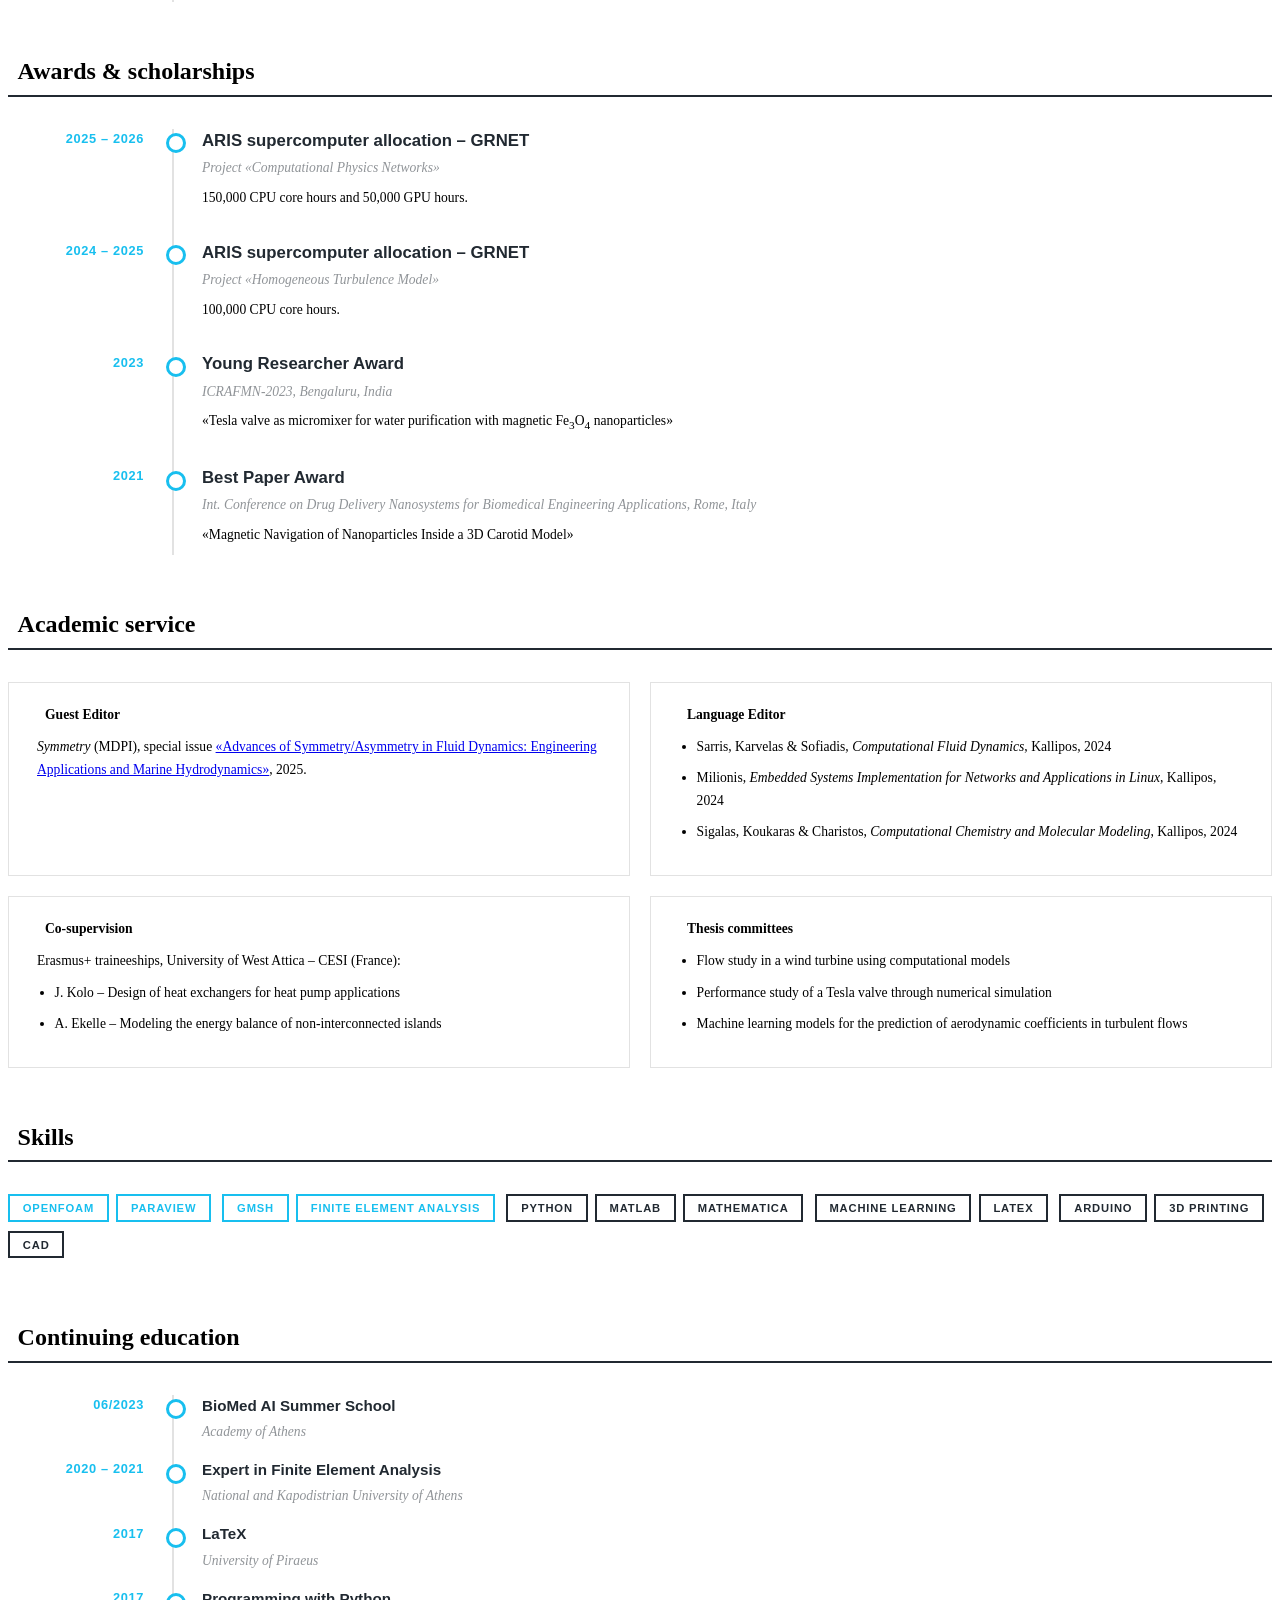
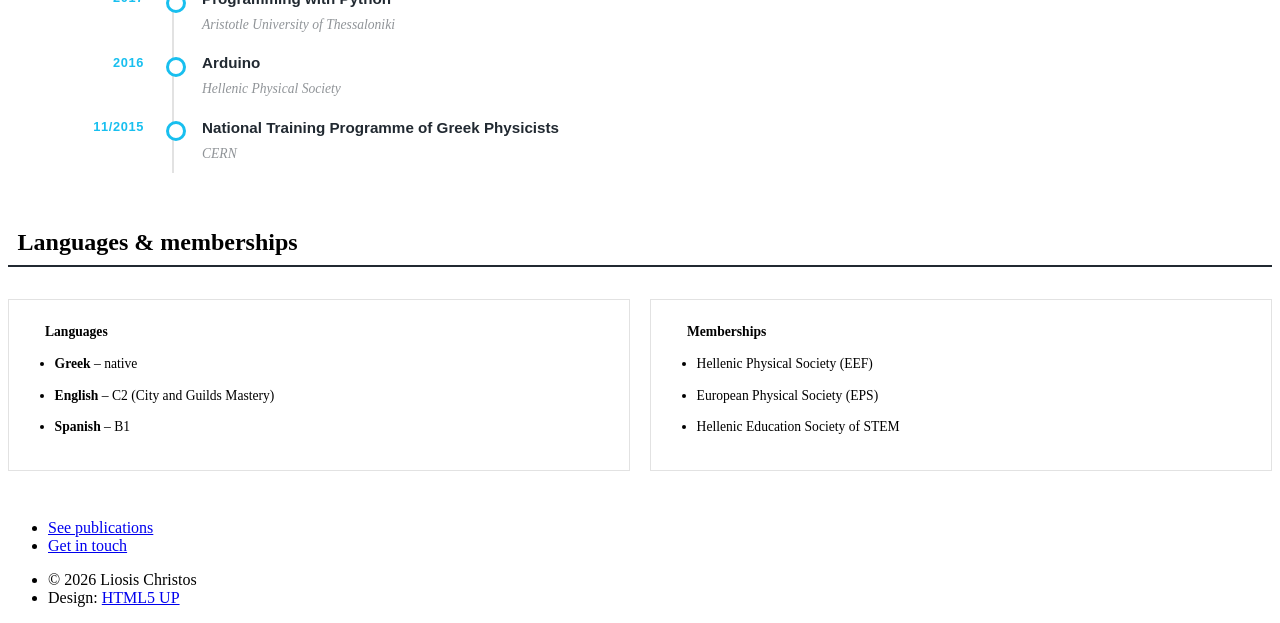
==== commit fdf7aab4: "Add files via upload" ====
--- a/bio.html
+++ b/bio.html
@@ -10,7 +10,7 @@
 		<meta charset="utf-8" />
 		<meta name="viewport" content="width=device-width, initial-scale=1, user-scalable=no" />
 		<meta name="description"
-		      content="Christos Liosis - physicist and CFD researcher at the University of West Attica." />
+		      content="Christos Liosis (Χρήστος Λιόσης) - physicist and CFD researcher at the University of West Attica: publications, CV, news and projects." />
 
 		<!-- Tab icon (favicon) -->
 		<link rel="icon" type="image/x-icon" sizes="32x32" href="favicon.ico?v=3" />
@@ -22,7 +22,7 @@
 		<meta property="og:type" content="website" />
 		<meta property="og:site_name" content="Christos Liosis" />
 		<meta property="og:title" content="Bio & CV - Liosis Christos" />
-		<meta property="og:description" content="Christos Liosis - physicist and CFD researcher at the University of West Attica." />
+		<meta property="og:description" content="Christos Liosis (Χρήστος Λιόσης) - physicist and CFD researcher at the University of West Attica: publications, CV, news and projects." />
 		<meta property="og:url" content="https://liosis.github.io/bio.html" />
 		<meta property="og:image" content="https://liosis.github.io/images/og-image.jpg" />
 		<meta property="og:image:width" content="1200" />
@@ -90,8 +90,8 @@
 										learning.</p>
 									<p>I received my PhD from the University of Thessaly in 2023 and
 										I am now a postdoctoral researcher at the Department of
-										Mechanical Engineering of the University of West Attica, where
-										I also teach. I have been a member of the Flow Analysis and
+										Mechanical Engineering of the University of West Attica.
+										I have been a member of the Flow Analysis and
 										Simulation Team since 2015 and I take part in several
 										European research projects.</p>
 								</div>
@@ -311,9 +311,10 @@
 							<div class="cv-cards">
 								<div class="box">
 									<h3><span class="icon solid fa-book-open"></span>Guest Editor</h3>
-									<p><i>Symmetry</i> (MDPI), special issue &laquo;Advances of
+									<p><i>Symmetry</i> (MDPI), special issue
+										<a href="https://www.mdpi.com/journal/symmetry/special_issues/PZ0RV3OST4" target="_blank" rel="noopener">&laquo;Advances of
 										Symmetry/Asymmetry in Fluid Dynamics: Engineering Applications
-										and Marine Hydrodynamics&raquo;, 2025.</p>
+										and Marine Hydrodynamics&raquo;</a>, 2025.</p>
 								</div>
 								<div class="box">
 									<h3><span class="icon solid fa-spell-check"></span>Language Editor</h3>
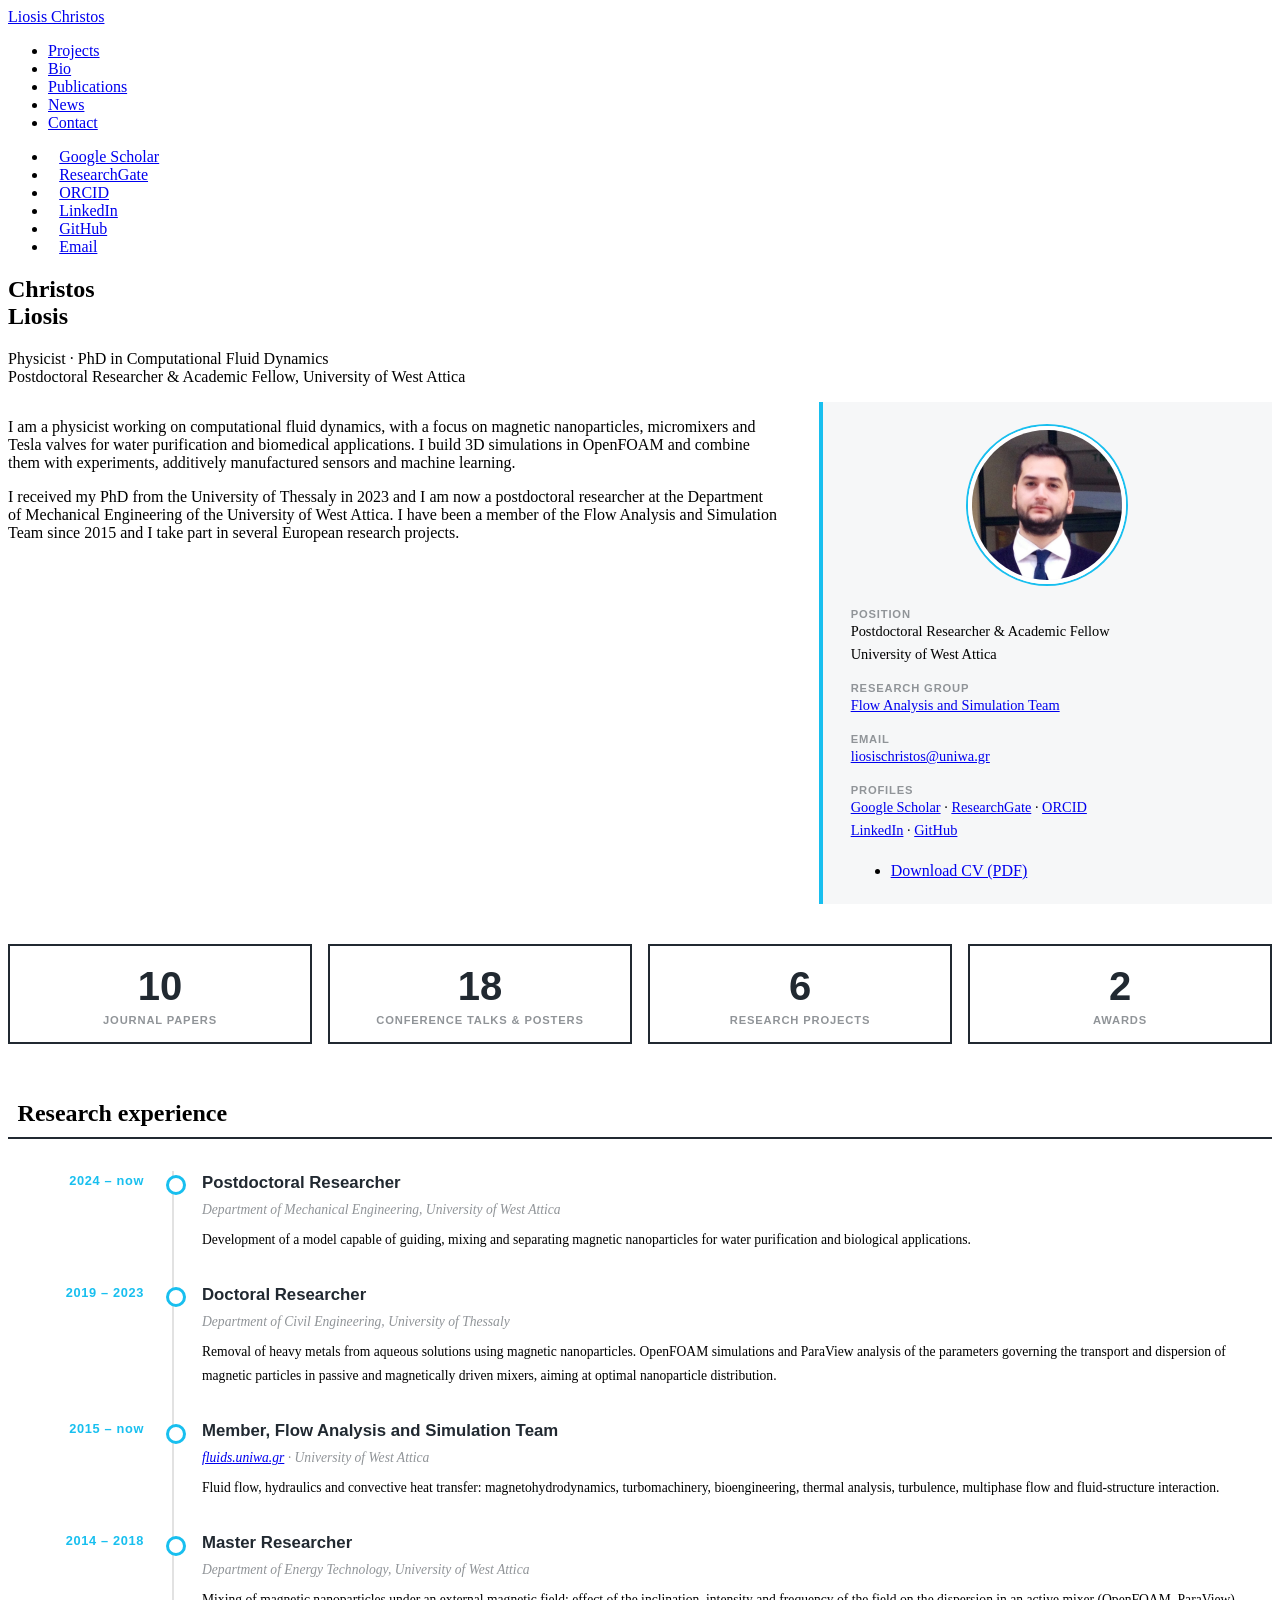
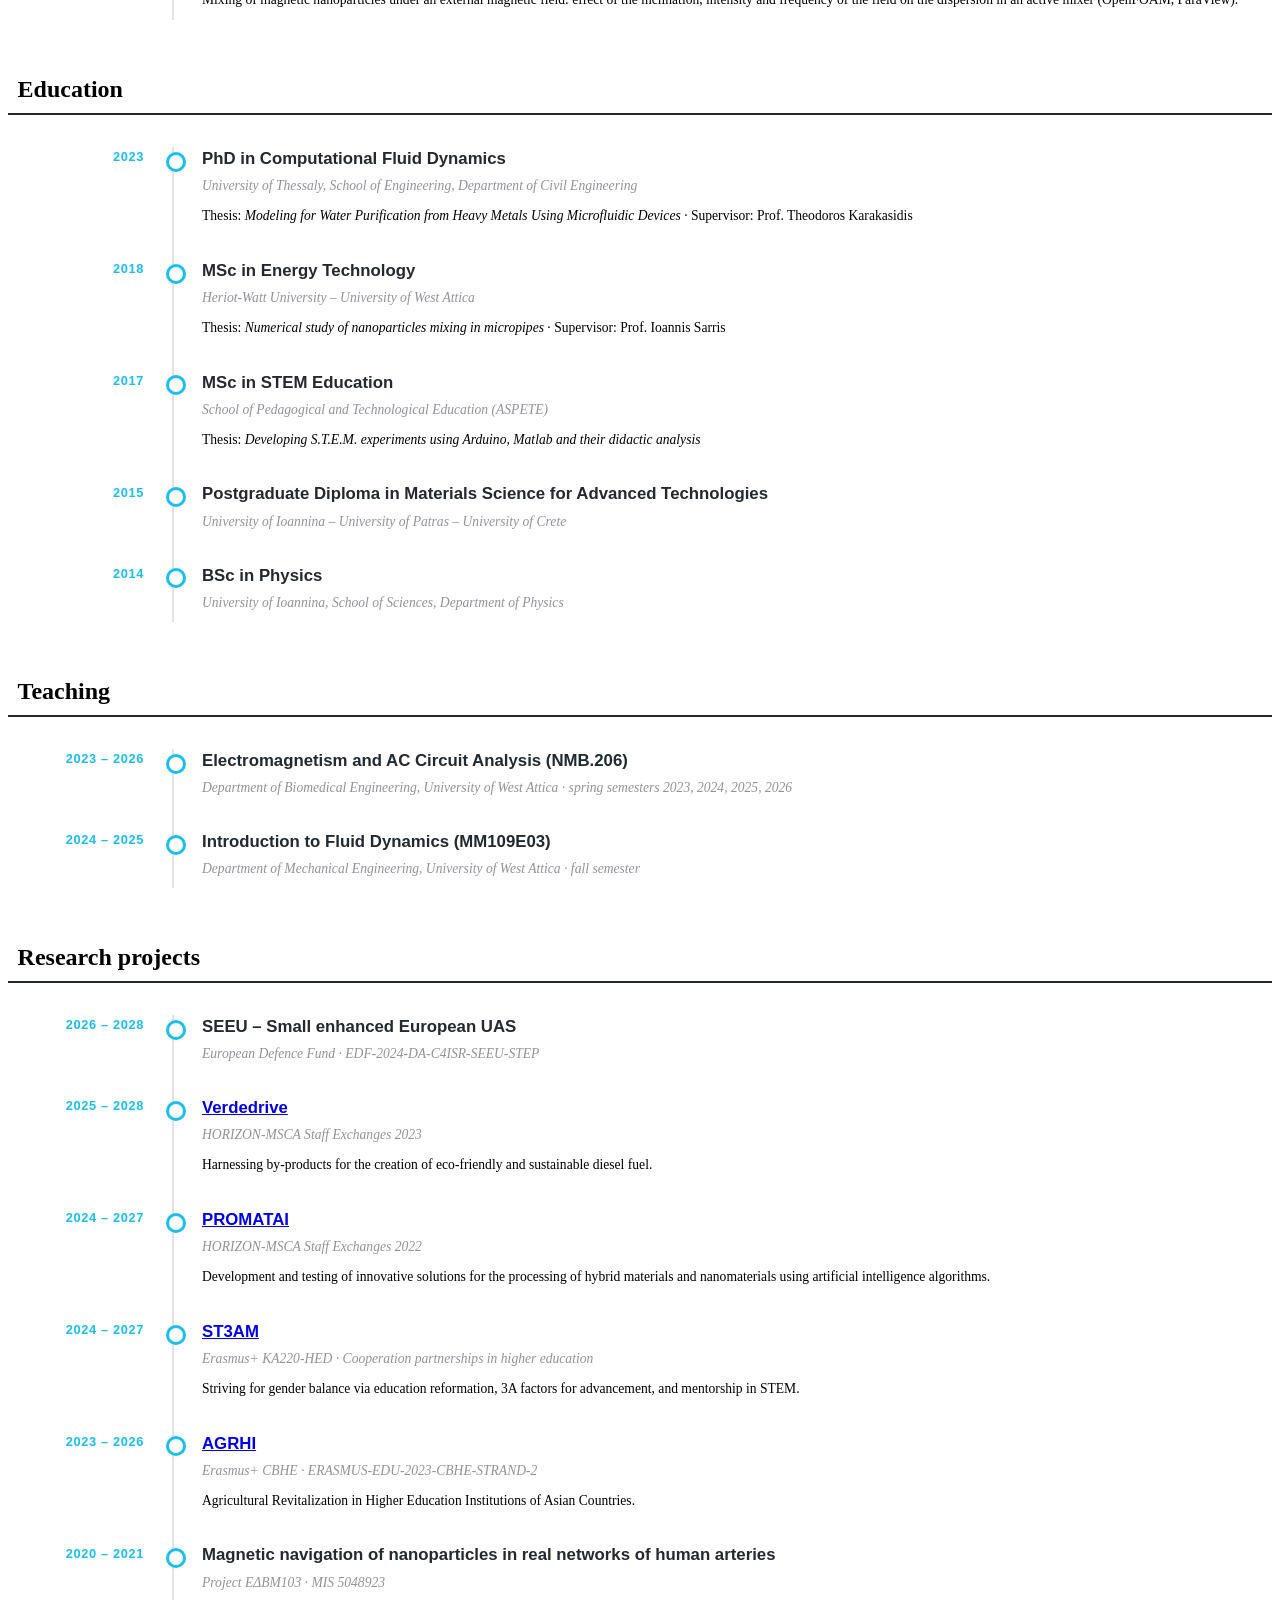
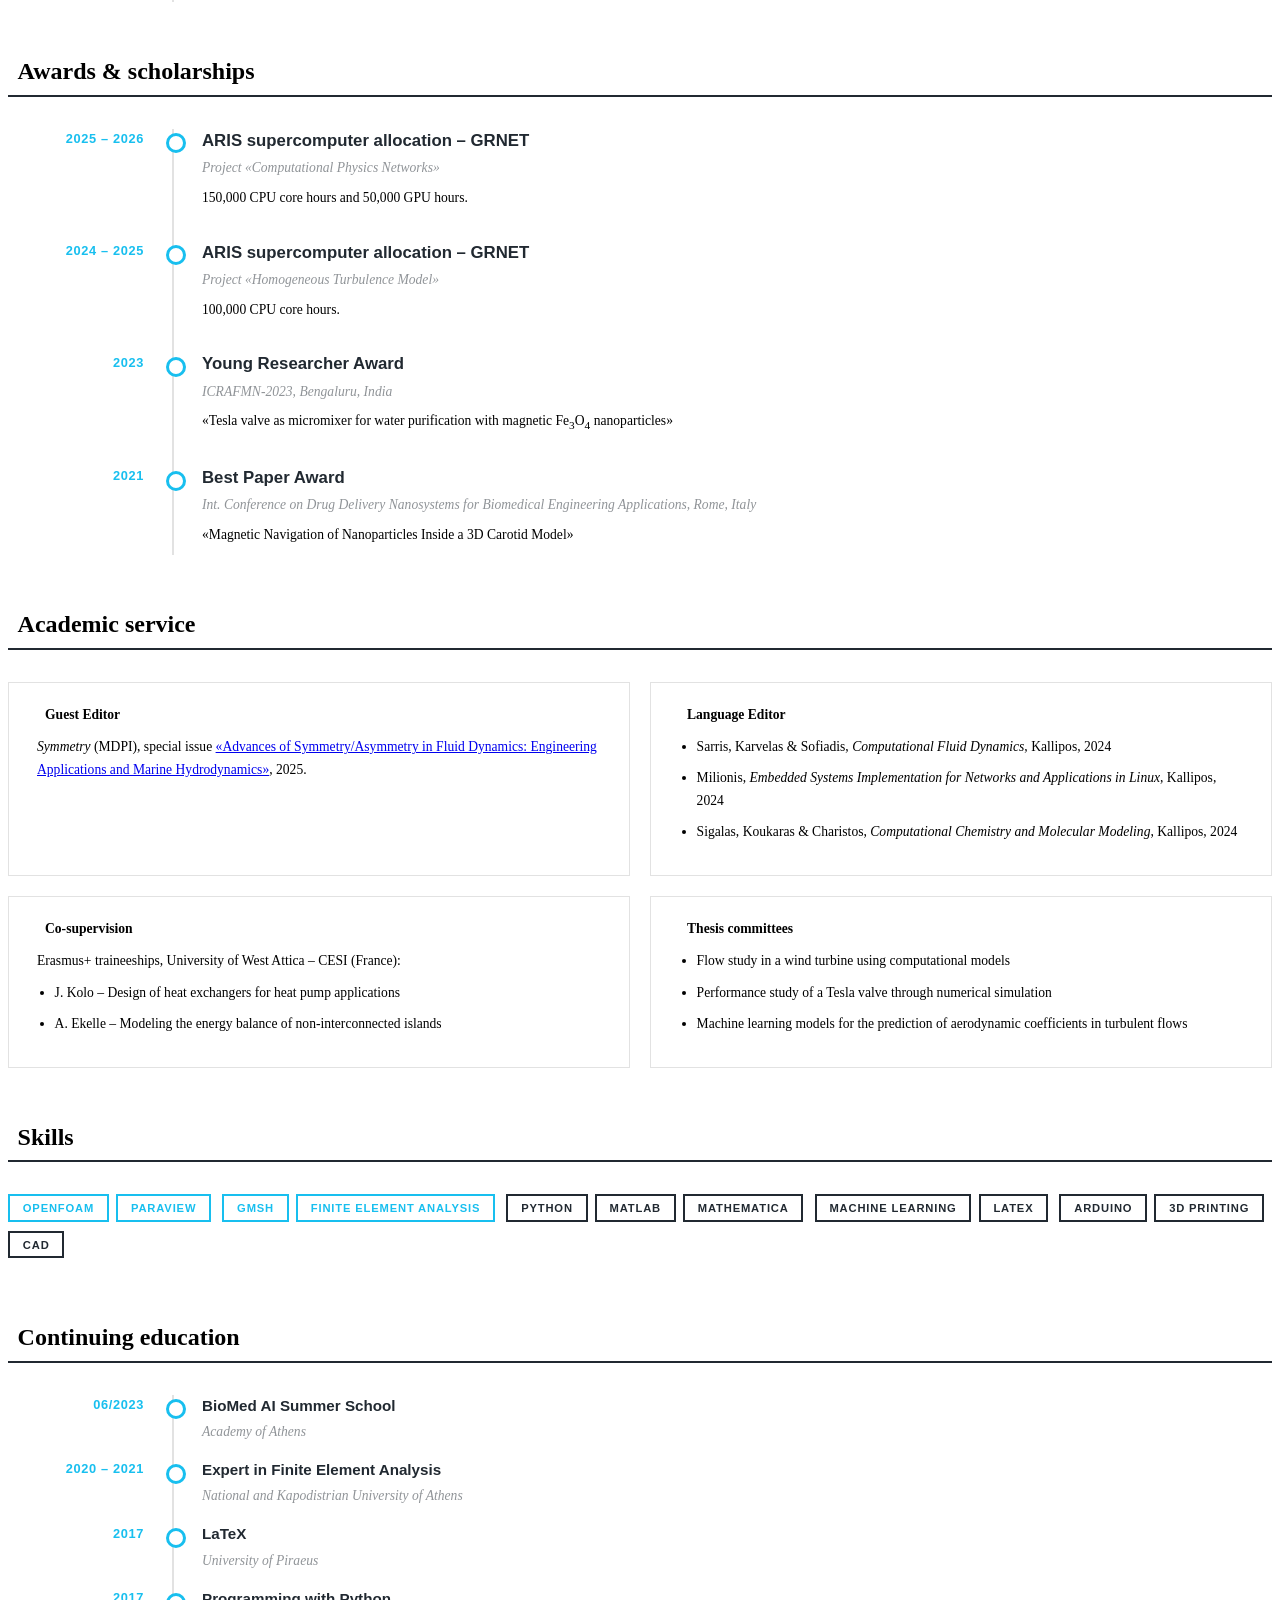
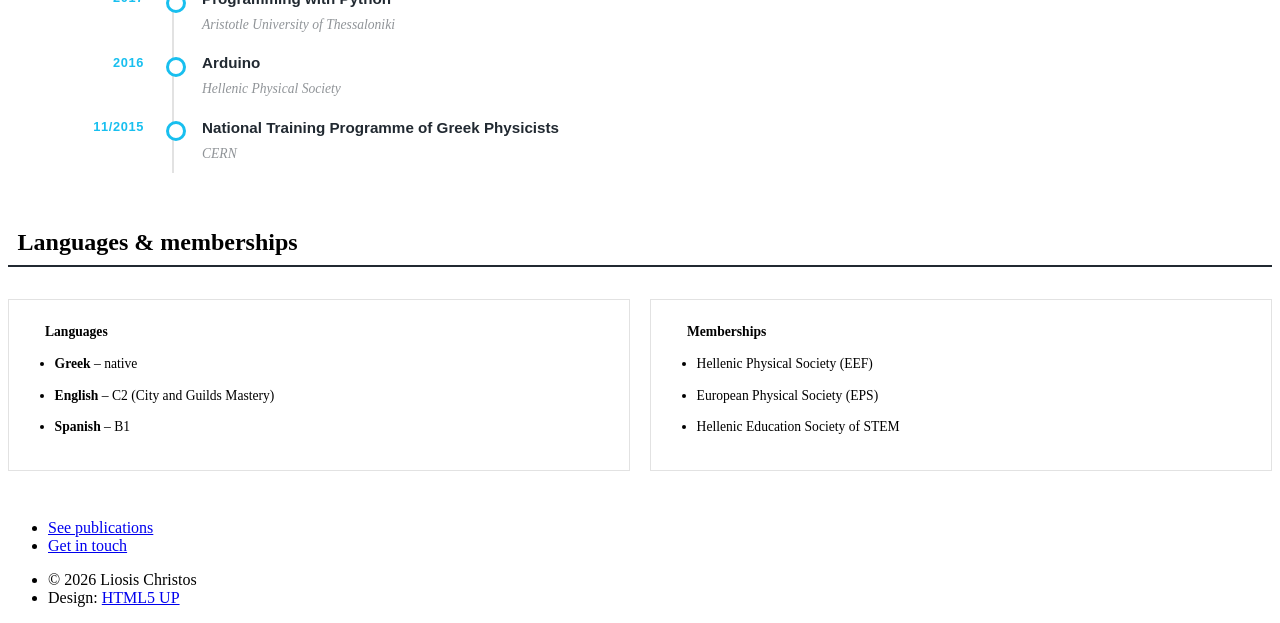
==== commit 9faca65a: "Add files via upload" ====
--- a/bio.html
+++ b/bio.html
@@ -32,8 +32,8 @@
 
 		<link rel="stylesheet" href="assets/css/main.css" />
 		<noscript><link rel="stylesheet" href="assets/css/noscript.css" /></noscript>
-		<link rel="stylesheet" href="assets/css/site.css" />
-		<link rel="stylesheet" href="assets/css/cv.css" />
+		<link rel="stylesheet" href="assets/css/site.css?v=20261108c" />
+		<link rel="stylesheet" href="assets/css/cv.css?v=20261108c" />
 
 		<!-- Visitor statistics (GoatCounter, no cookies) -->
 		<script data-goatcounter="https://liosis.goatcounter.com/count"
@@ -119,7 +119,7 @@
 							</div>
 
 							<div class="cv-stats">
-								<div><b>12</b><span>Journal papers</span></div>
+								<div><b>10</b><span>Journal papers</span></div>
 								<div><b>18</b><span>Conference talks &amp; posters</span></div>
 								<div><b>6</b><span>Research projects</span></div>
 								<div><b>2</b><span>Awards</span></div>
--- a/assets/css/site.css
+++ b/assets/css/site.css
@@ -169,3 +169,64 @@
 	box-shadow: 0 0 0 2px #18bfef;
 	margin: 0 auto 1.5rem auto;
 }
+
+/* Cite / BibTeX box */
+.pub-links .bibtex {
+	position: relative;
+	margin: 0.75rem 0 0.25rem 0;
+	padding: 0.9rem 5.5rem 0.9rem 1.1rem;
+	background: #f6f7f8;
+	border-left: solid 3px #18bfef;
+}
+.pub-links .bibtex[hidden] { display: none; }
+.pub-links .bibtex pre {
+	margin: 0;
+	padding: 0;
+	background: none;
+	border: 0;
+	font-family: "Courier New", Courier, monospace;
+	font-size: 0.72rem;
+	line-height: 1.55;
+	white-space: pre-wrap;
+	word-break: break-word;
+	overflow-x: auto;
+	color: #212931;
+}
+.pub-links .bibtex .copy-btn {
+	position: absolute;
+	top: 0.6rem;
+	right: 0.6rem;
+	height: 1.9rem;
+	line-height: 1.9rem;
+	padding: 0 0.9rem;
+	font-size: 0.6rem;
+	background: #212931;
+	color: #ffffff !important;
+	box-shadow: none;
+	border: 0;
+	cursor: pointer;
+}
+.pub-links .bibtex .copy-btn:hover { background: #18bfef; }
+
+/* Abstract box (hover on desktop, button on mobile) */
+.pub-links .abstract {
+	margin: 0.75rem 0 0.25rem 0;
+	padding: 0.9rem 1.1rem;
+	background: #f6f7f8;
+	border-left: solid 3px #212931;
+	animation: absFade 0.25s ease;
+}
+.pub-links .abstract[hidden] { display: none; }
+.pub-links .abstract p {
+	margin: 0 0 0.4rem 0;
+	font-size: 0.85rem;
+	line-height: 1.75;
+	text-align: left;
+}
+.pub-links .abs-note {
+	display: block;
+	font-size: 0.7rem;
+	color: #909498;
+	font-style: italic;
+}
+@keyframes absFade { from { opacity: 0; } to { opacity: 1; } }
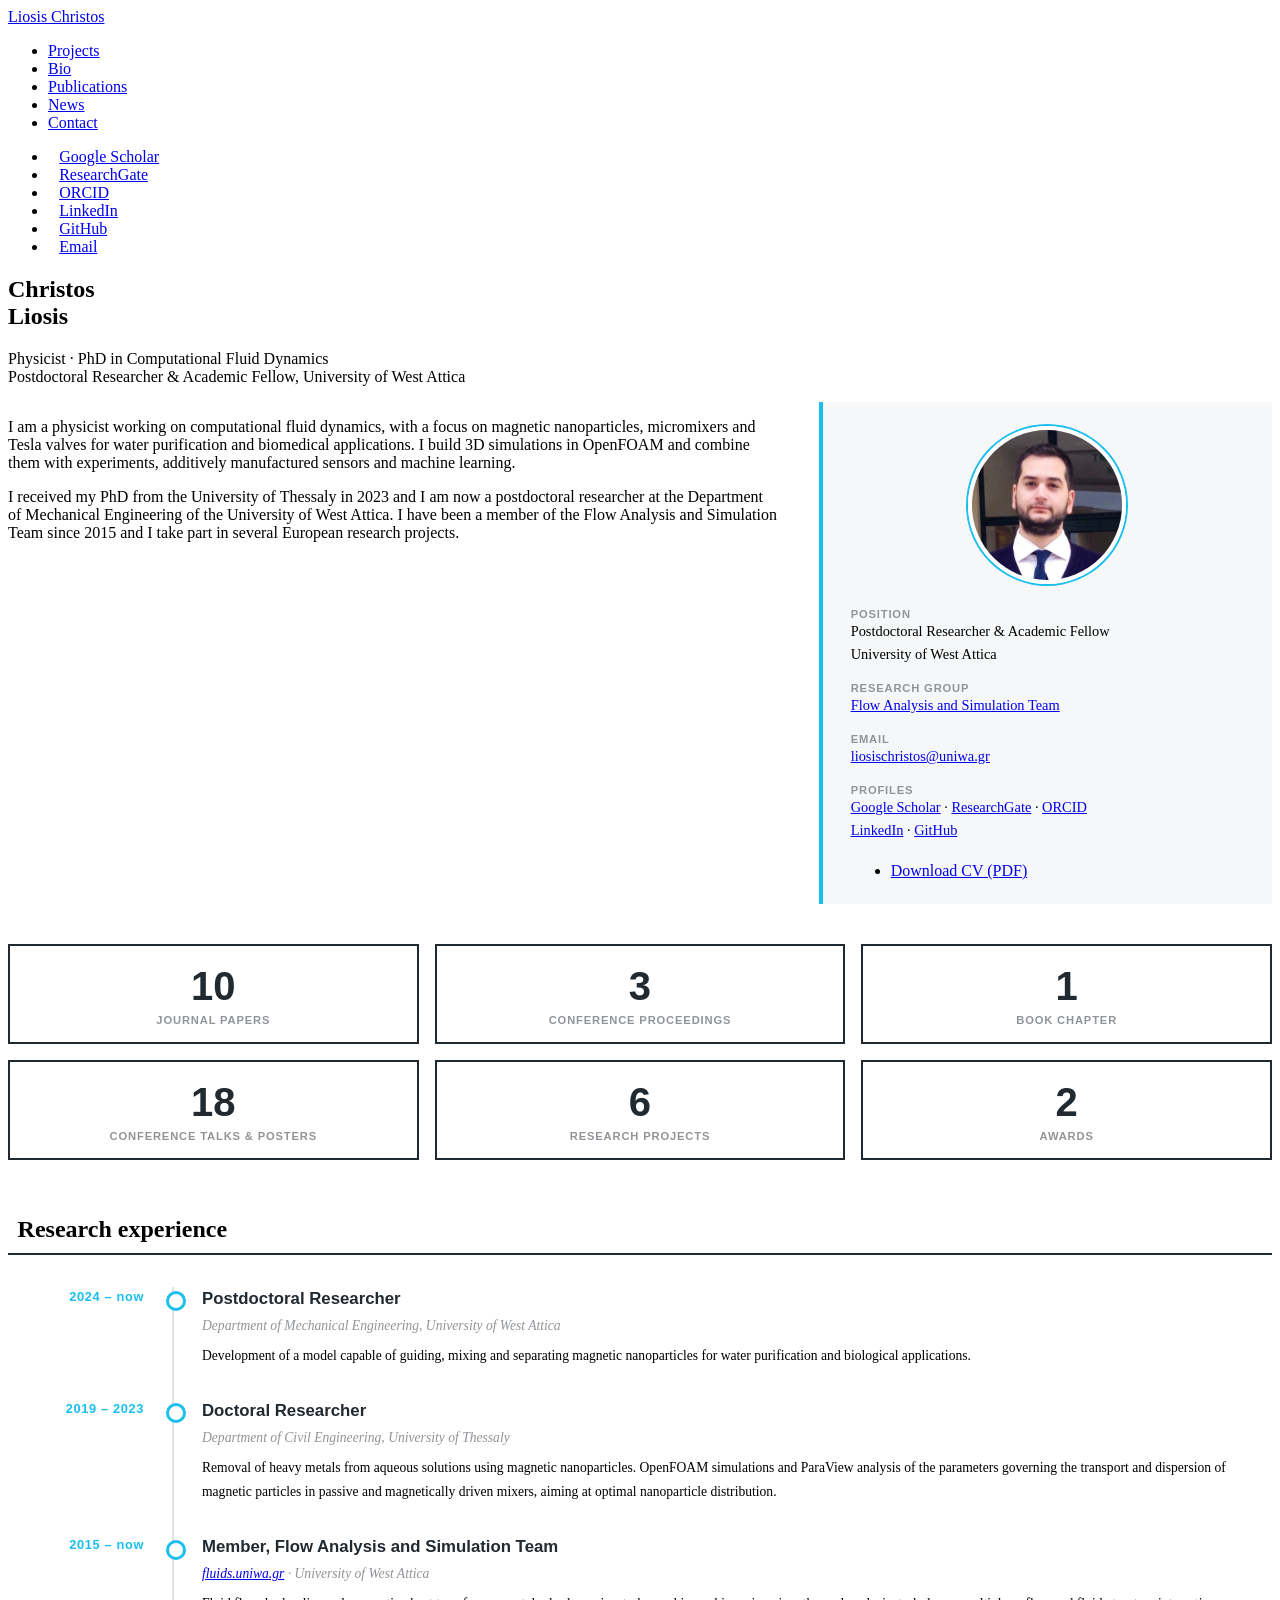
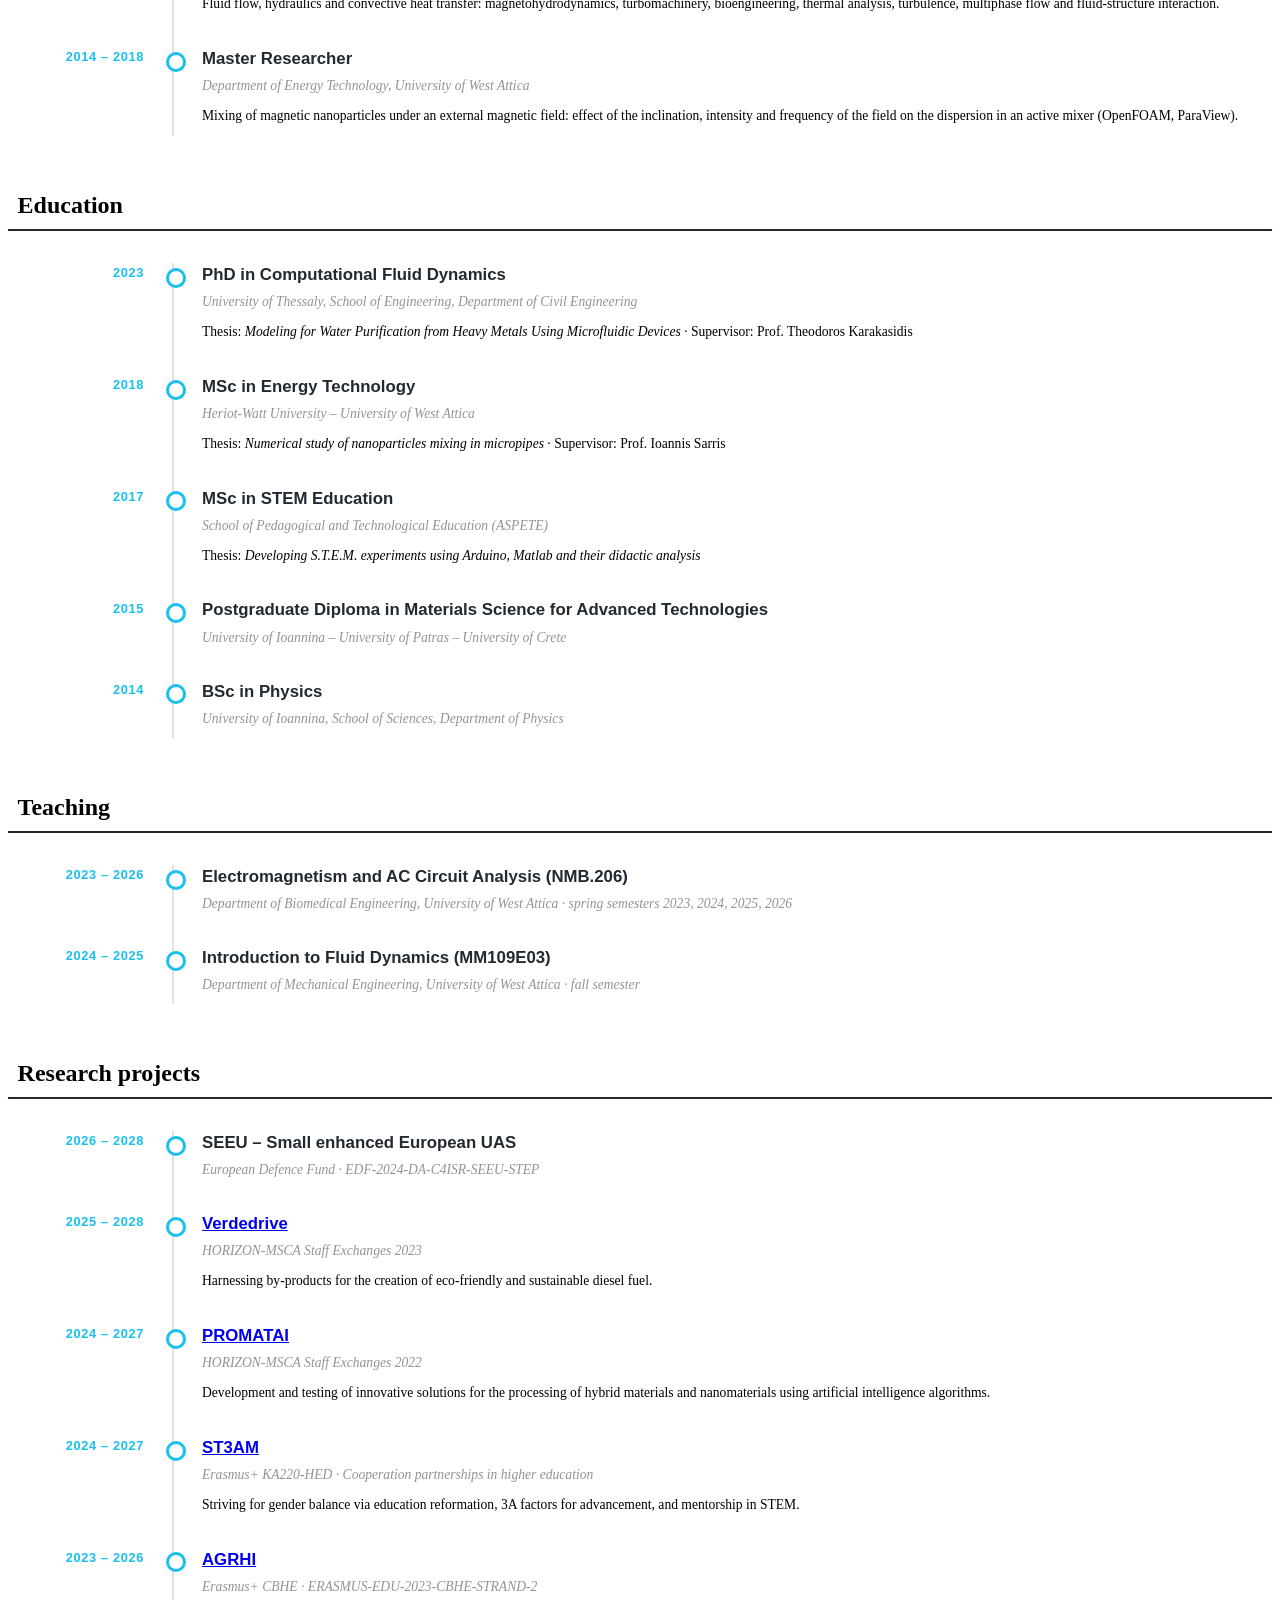
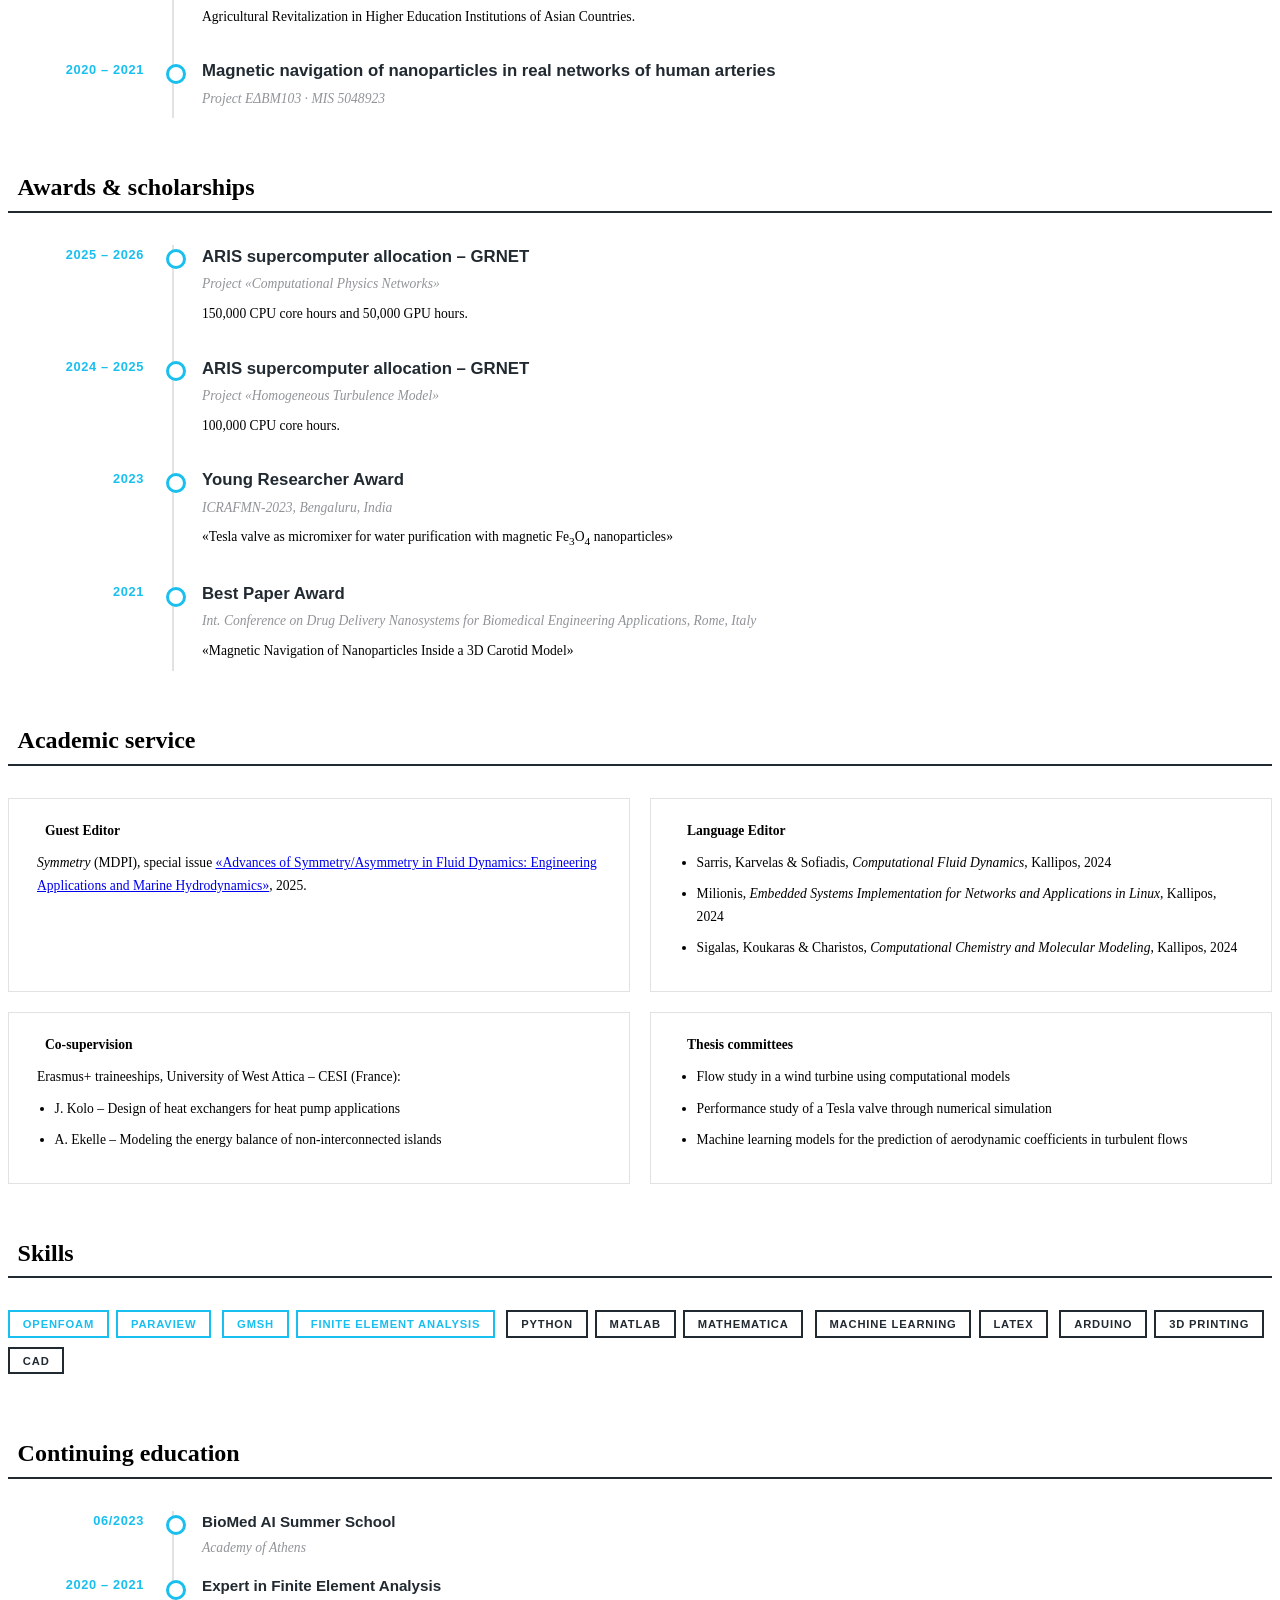
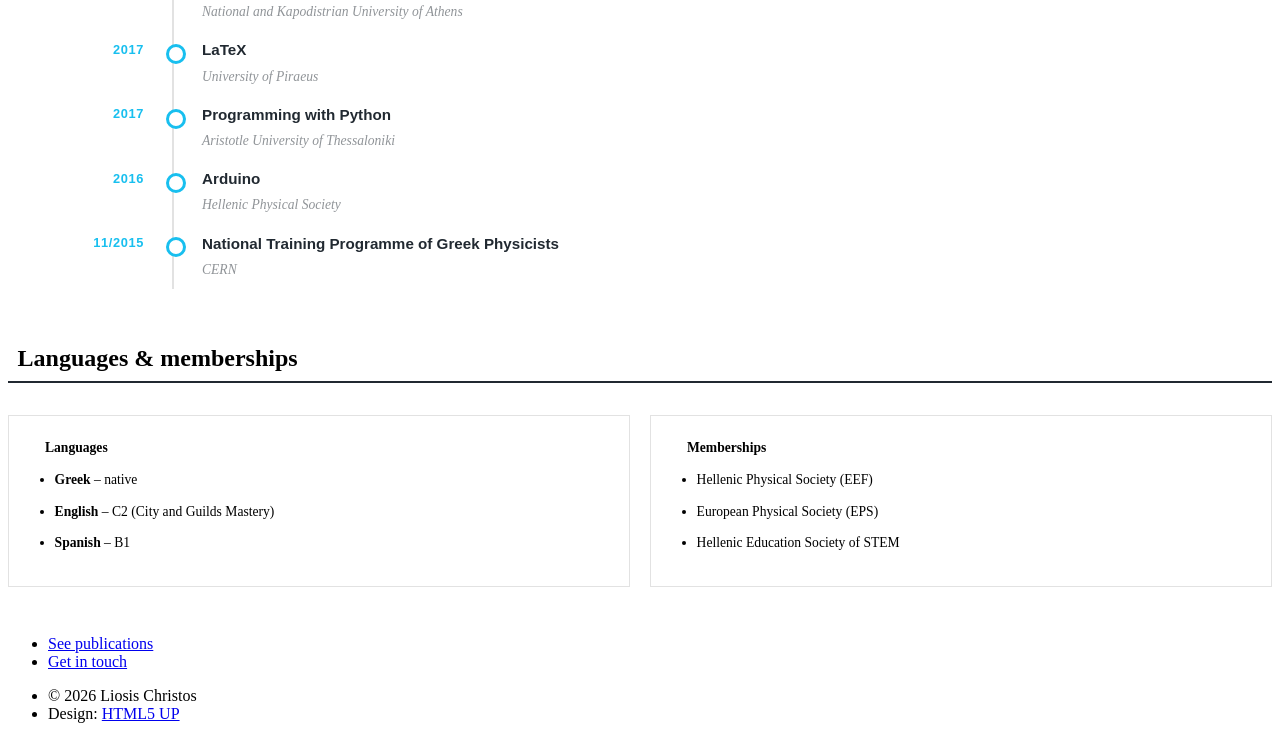
==== commit 0572b060: "Add files via upload" ====
--- a/bio.html
+++ b/bio.html
@@ -32,8 +32,8 @@
 
 		<link rel="stylesheet" href="assets/css/main.css" />
 		<noscript><link rel="stylesheet" href="assets/css/noscript.css" /></noscript>
-		<link rel="stylesheet" href="assets/css/site.css?v=20261108c" />
-		<link rel="stylesheet" href="assets/css/cv.css?v=20261108c" />
+		<link rel="stylesheet" href="assets/css/site.css?v=20261108d" />
+		<link rel="stylesheet" href="assets/css/cv.css?v=20261108d" />
 
 		<!-- Visitor statistics (GoatCounter, no cookies) -->
 		<script data-goatcounter="https://liosis.goatcounter.com/count"
@@ -120,6 +120,8 @@
 
 							<div class="cv-stats">
 								<div><b>10</b><span>Journal papers</span></div>
+								<div><b>3</b><span>Conference proceedings</span></div>
+								<div><b>1</b><span>Book chapter</span></div>
 								<div><b>18</b><span>Conference talks &amp; posters</span></div>
 								<div><b>6</b><span>Research projects</span></div>
 								<div><b>2</b><span>Awards</span></div>
--- a/assets/css/cv.css
+++ b/assets/css/cv.css
@@ -36,7 +36,7 @@
 
 .cv-stats {
 	display: grid;
-	grid-template-columns: repeat(4, 1fr);
+	grid-template-columns: repeat(3, 1fr);
 	gap: 1rem;
 	margin: 0 0 3.5rem 0;
 }
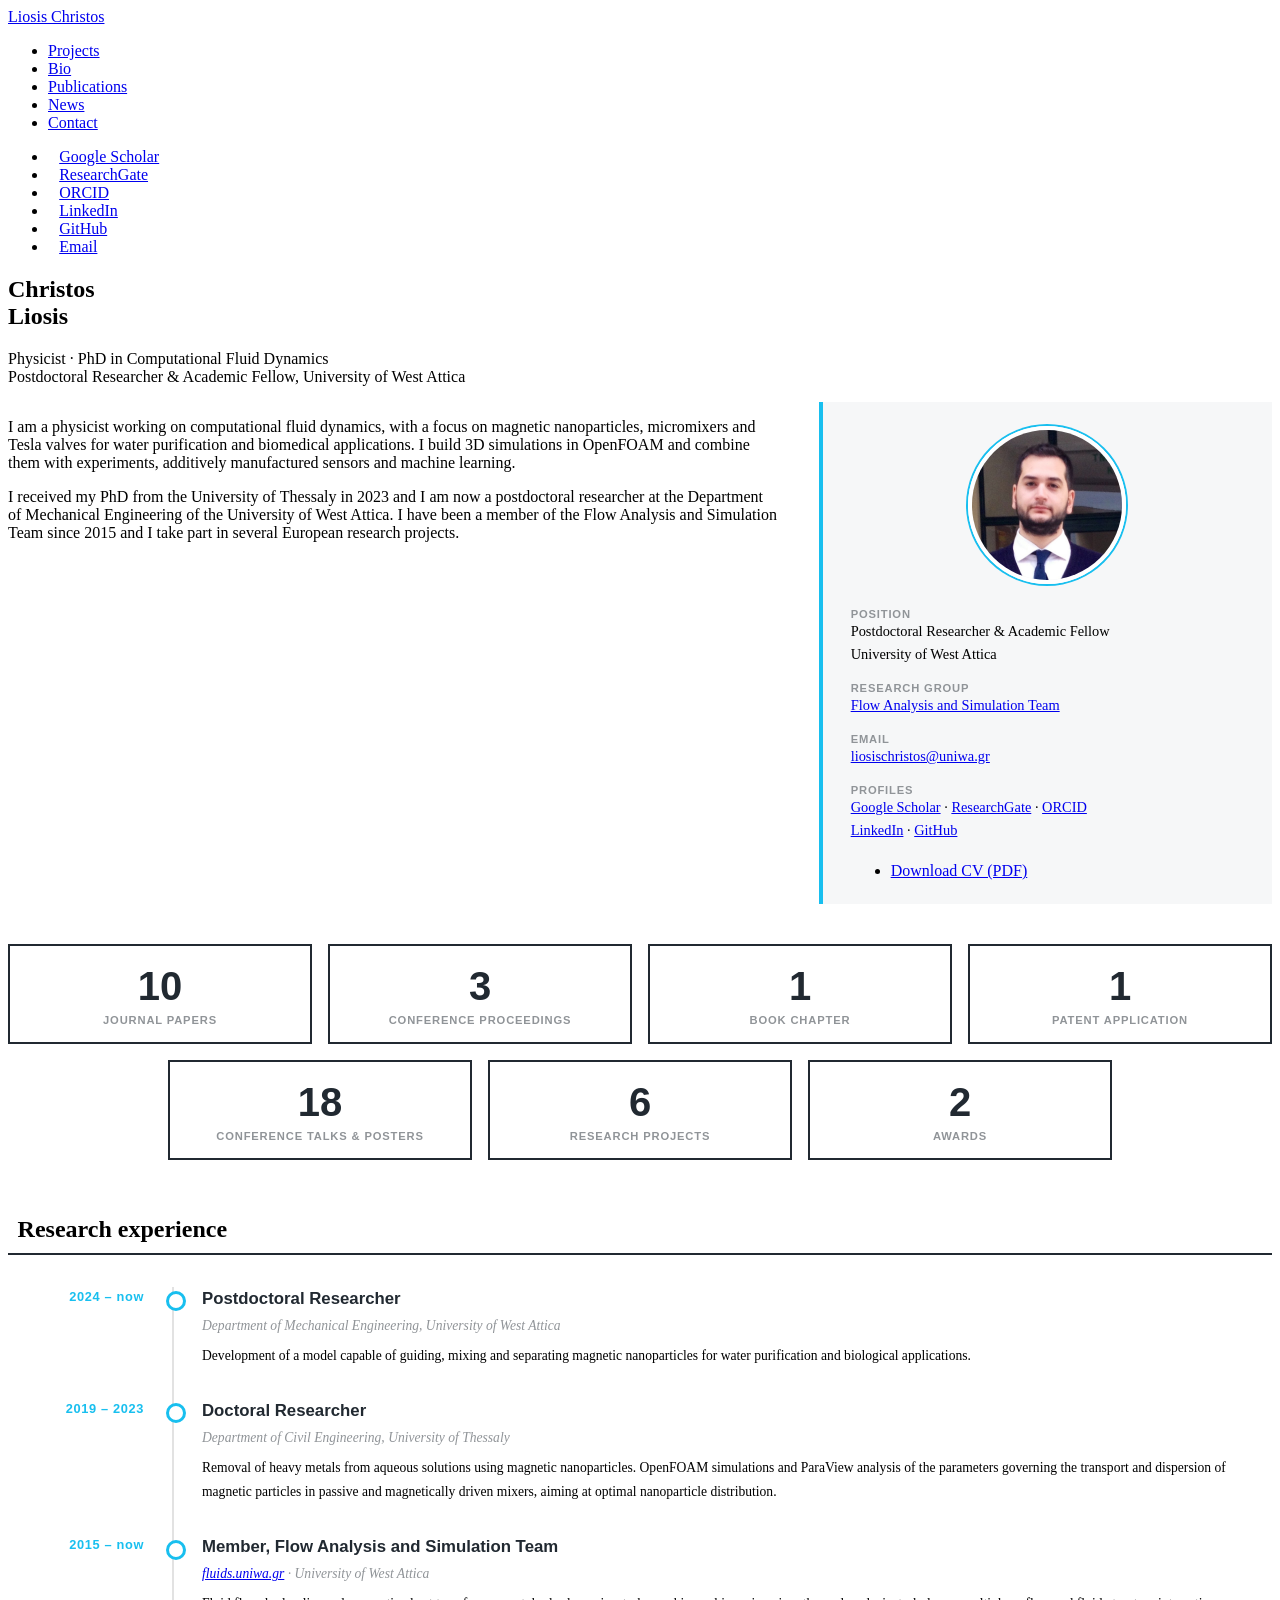
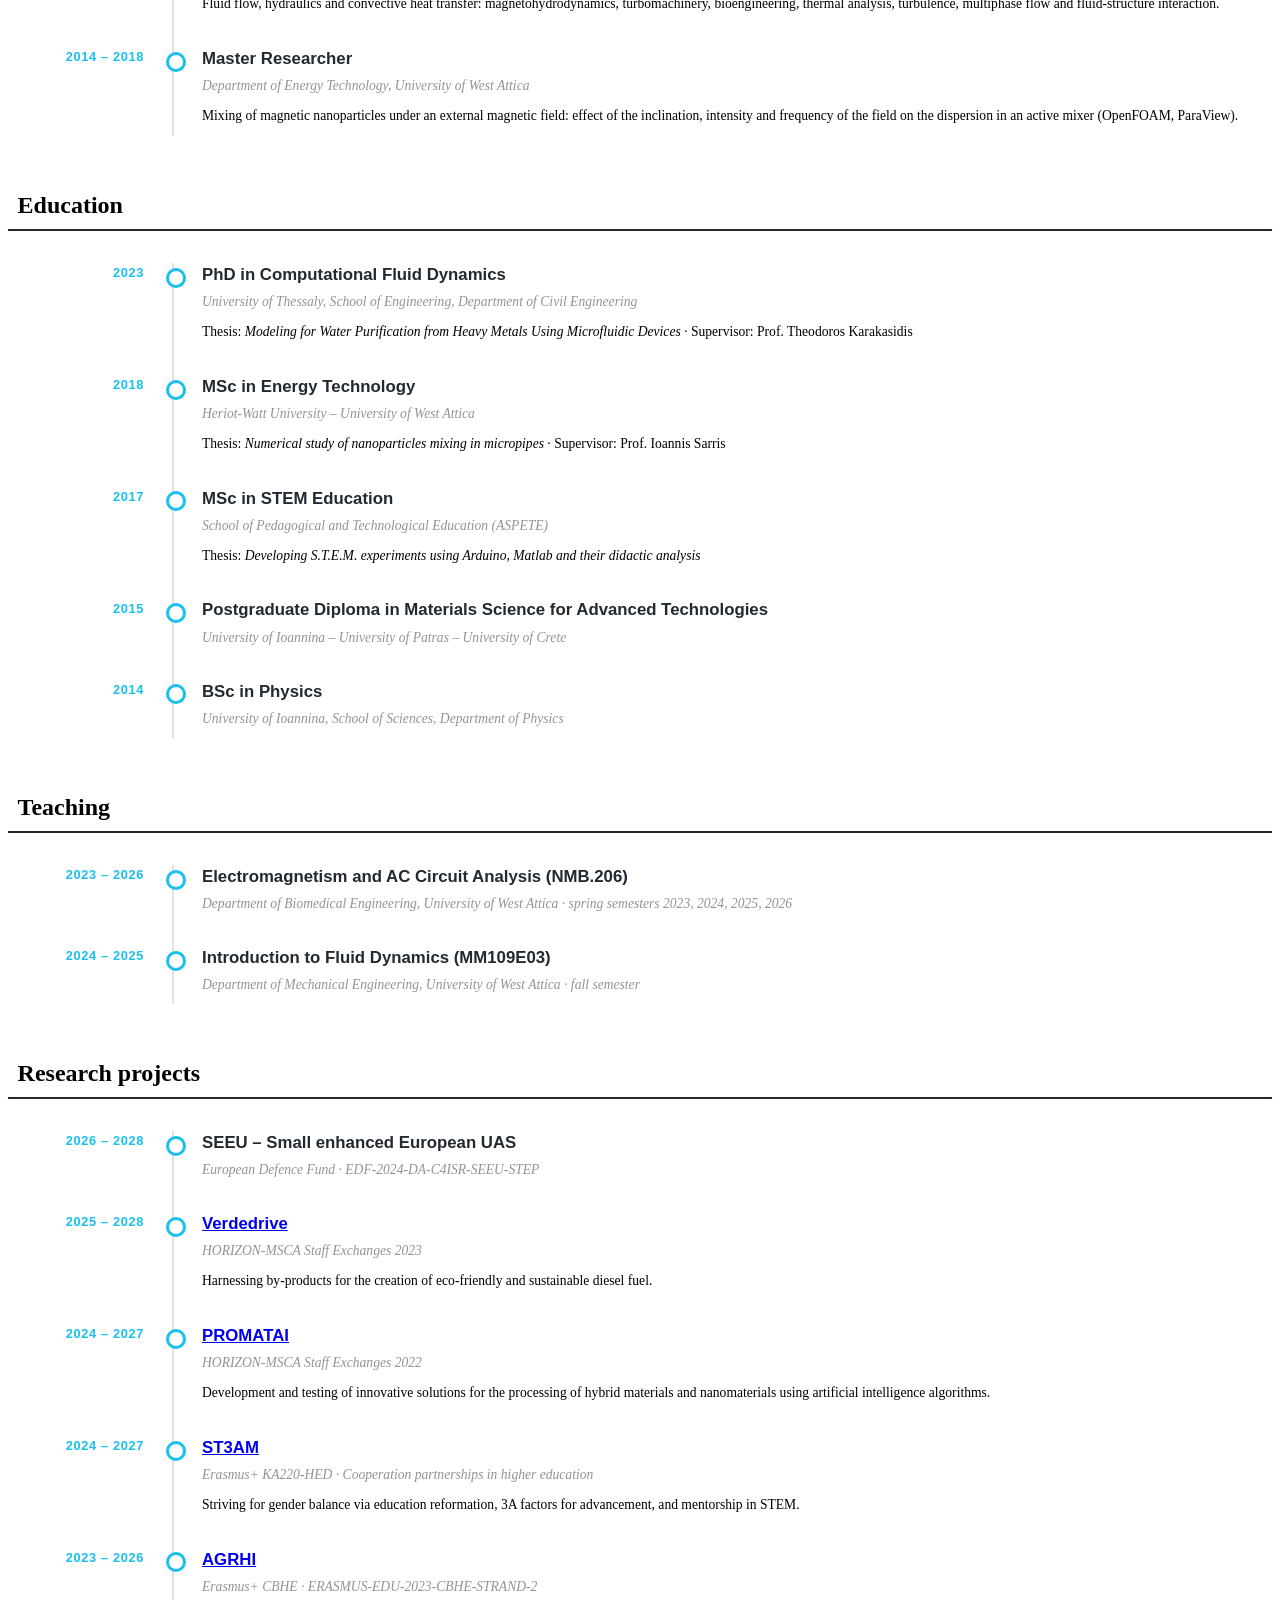
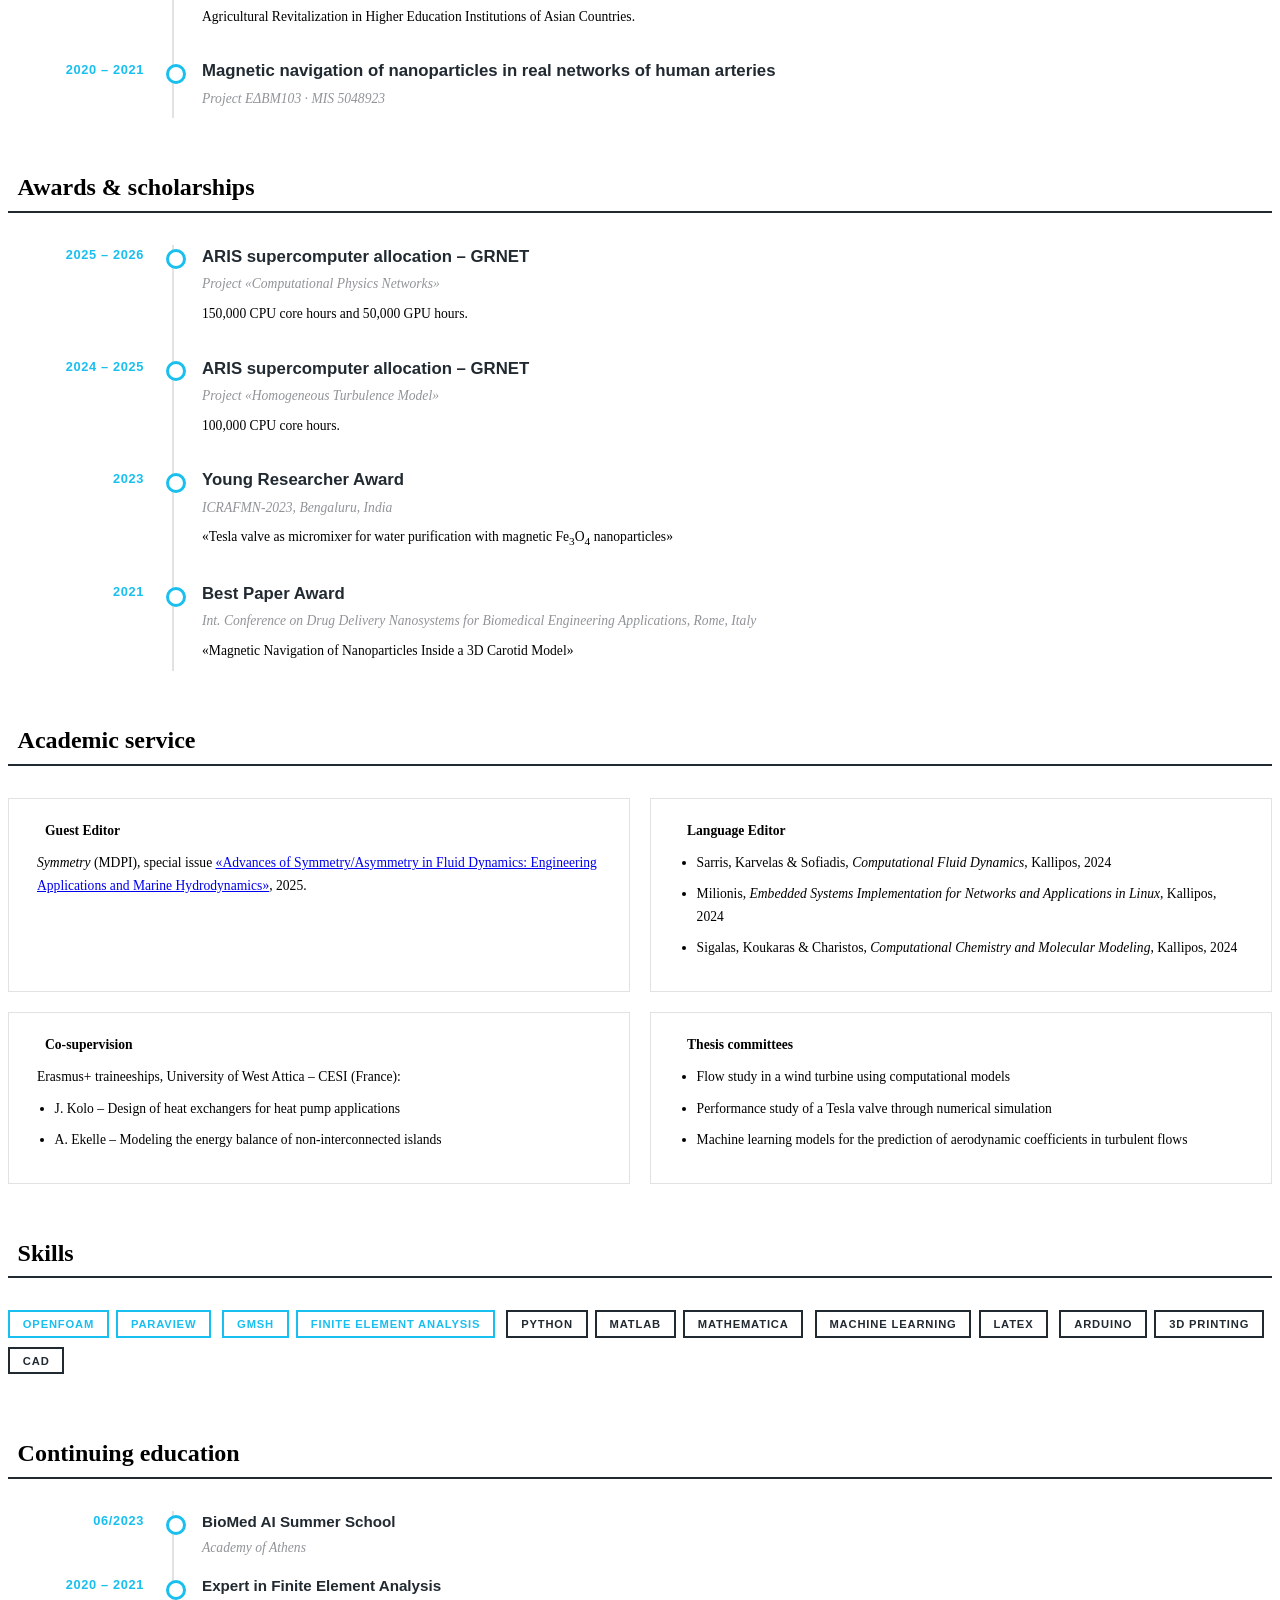
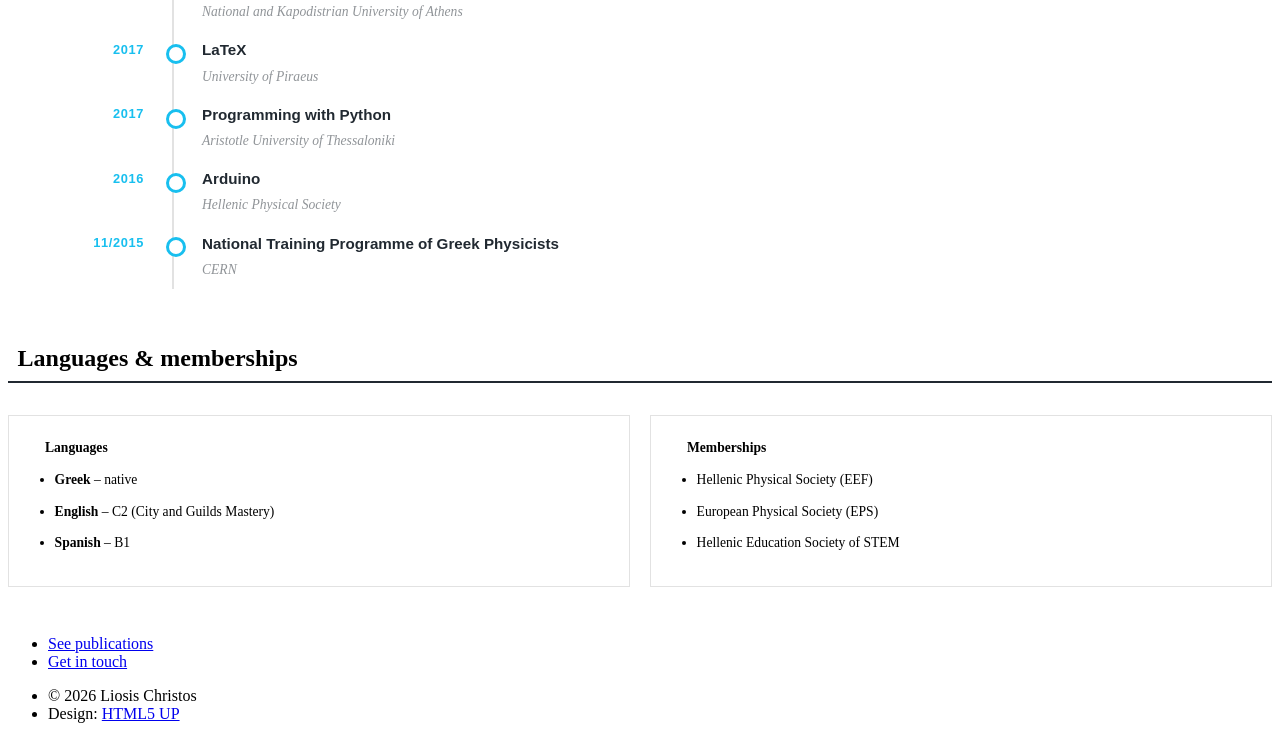
==== commit 9e13534a: "Add files via upload" ====
--- a/bio.html
+++ b/bio.html
@@ -32,8 +32,8 @@
 
 		<link rel="stylesheet" href="assets/css/main.css" />
 		<noscript><link rel="stylesheet" href="assets/css/noscript.css" /></noscript>
-		<link rel="stylesheet" href="assets/css/site.css?v=20261108d" />
-		<link rel="stylesheet" href="assets/css/cv.css?v=20261108d" />
+		<link rel="stylesheet" href="assets/css/site.css?v=20261109a" />
+		<link rel="stylesheet" href="assets/css/cv.css?v=20261109a" />
 
 		<!-- Visitor statistics (GoatCounter, no cookies) -->
 		<script data-goatcounter="https://liosis.goatcounter.com/count"
@@ -122,6 +122,7 @@
 								<div><b>10</b><span>Journal papers</span></div>
 								<div><b>3</b><span>Conference proceedings</span></div>
 								<div><b>1</b><span>Book chapter</span></div>
+								<div><b>1</b><span>Patent application</span></div>
 								<div><b>18</b><span>Conference talks &amp; posters</span></div>
 								<div><b>6</b><span>Research projects</span></div>
 								<div><b>2</b><span>Awards</span></div>
--- a/assets/css/site.css
+++ b/assets/css/site.css
@@ -230,3 +230,28 @@
 	font-style: italic;
 }
 @keyframes absFade { from { opacity: 0; } to { opacity: 1; } }
+
+/* Project cards: buttons wrap onto a new row instead of overflowing */
+#main .posts ul.actions {
+	display: flex;
+	flex-wrap: wrap;
+	justify-content: center;
+	gap: 0.75rem;
+	padding-left: 0;
+	margin-left: 0;
+}
+#main .posts ul.actions li {
+	padding: 0;
+	margin: 0;
+}
+
+/* Patents */
+.patent-desc {
+	display: block;
+	margin-top: 0.3rem;
+	font-size: 0.85rem;
+	color: #555;
+	font-style: italic;
+	line-height: 1.7;
+}
+.news-tag.tag-patent { background: #00897b; }
--- a/assets/css/cv.css
+++ b/assets/css/cv.css
@@ -35,13 +35,16 @@
 .cv-card dd:last-child { margin-bottom: 0; }
 
 .cv-stats {
-	display: grid;
-	grid-template-columns: repeat(3, 1fr);
+	display: flex;
+	flex-wrap: wrap;
+	justify-content: center;
 	gap: 1rem;
 	margin: 0 0 3.5rem 0;
 }
 
 .cv-stats div {
+	flex: 0 0 calc(25% - 0.75rem);
+	box-sizing: border-box;
 	border: solid 2px #212931;
 	text-align: center;
 	padding: 1.25rem 0.5rem 1rem;
@@ -204,7 +207,7 @@
 
 @media screen and (max-width: 980px) {
 	.cv-intro { grid-template-columns: 1fr; gap: 1.5rem; }
-	.cv-stats { grid-template-columns: repeat(2, 1fr); }
+	.cv-stats div { flex-basis: calc(50% - 0.5rem); }
 }
 
 @media screen and (max-width: 736px) {
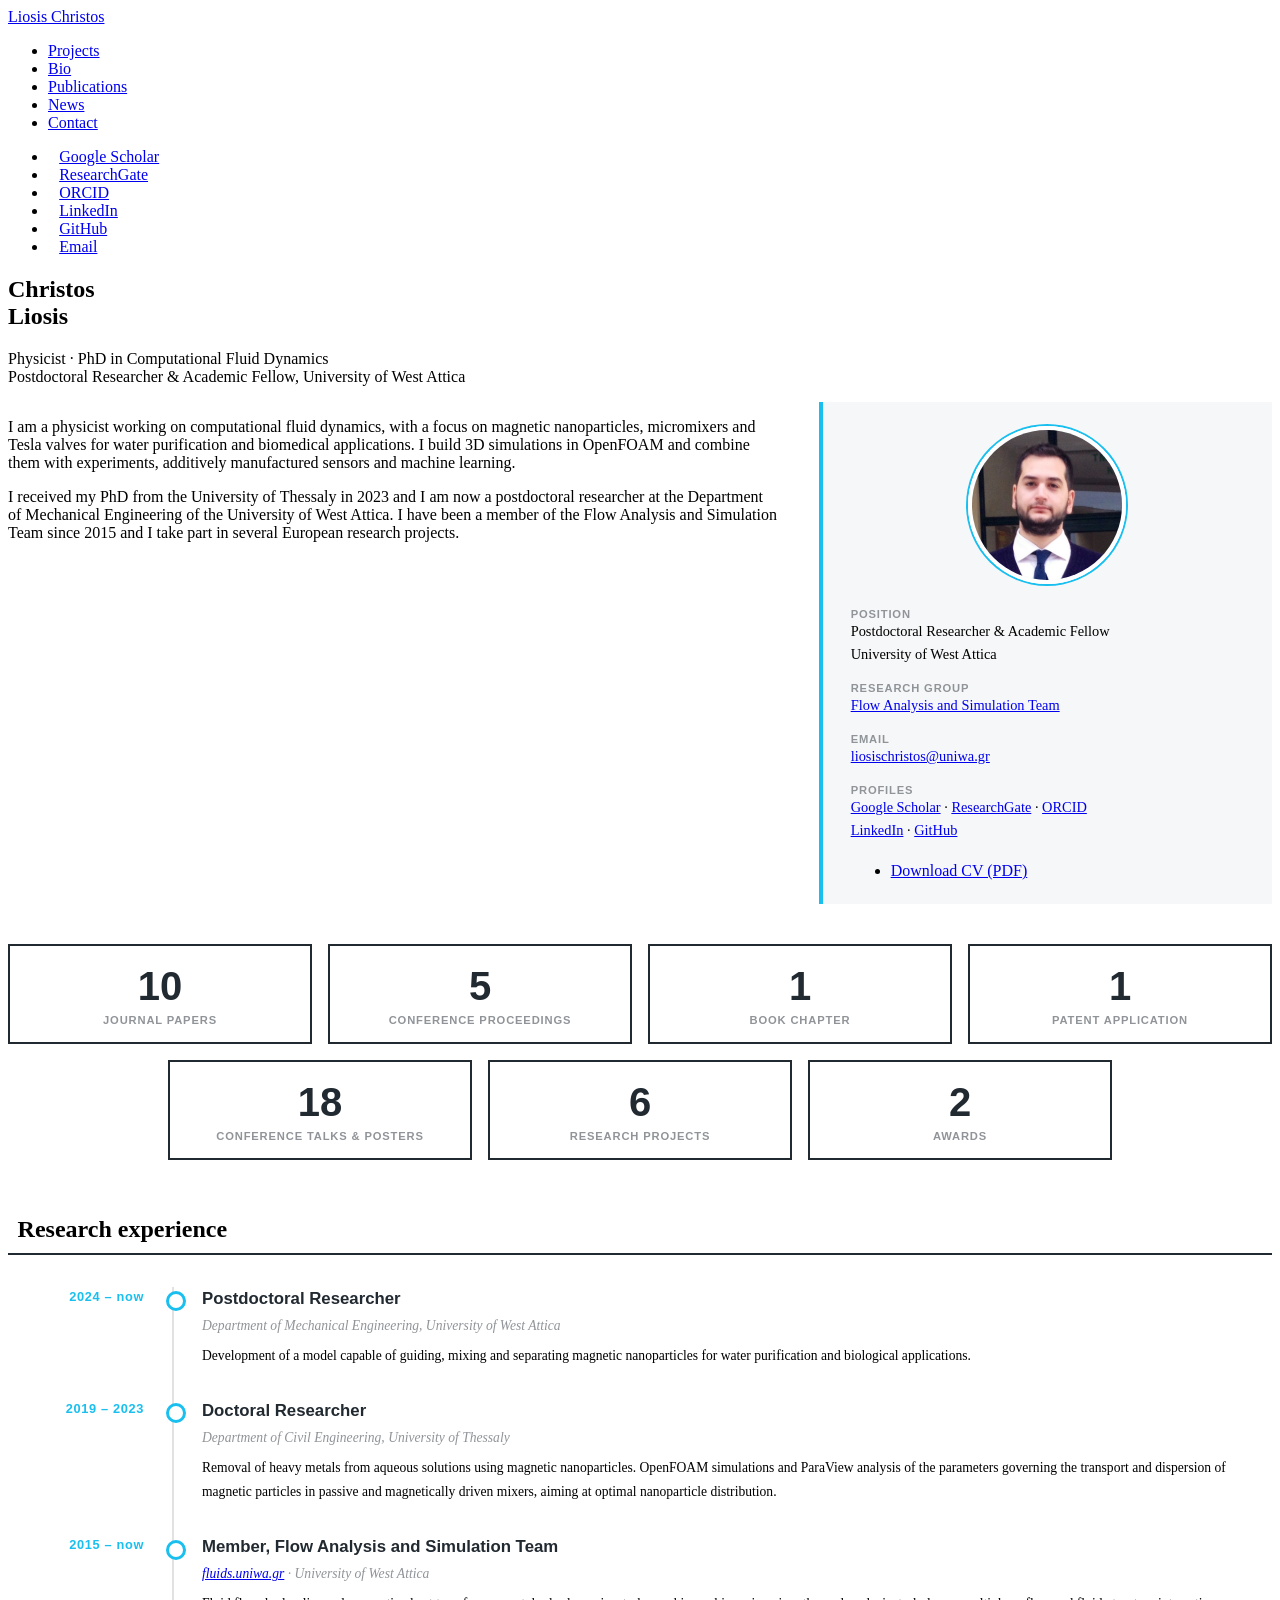
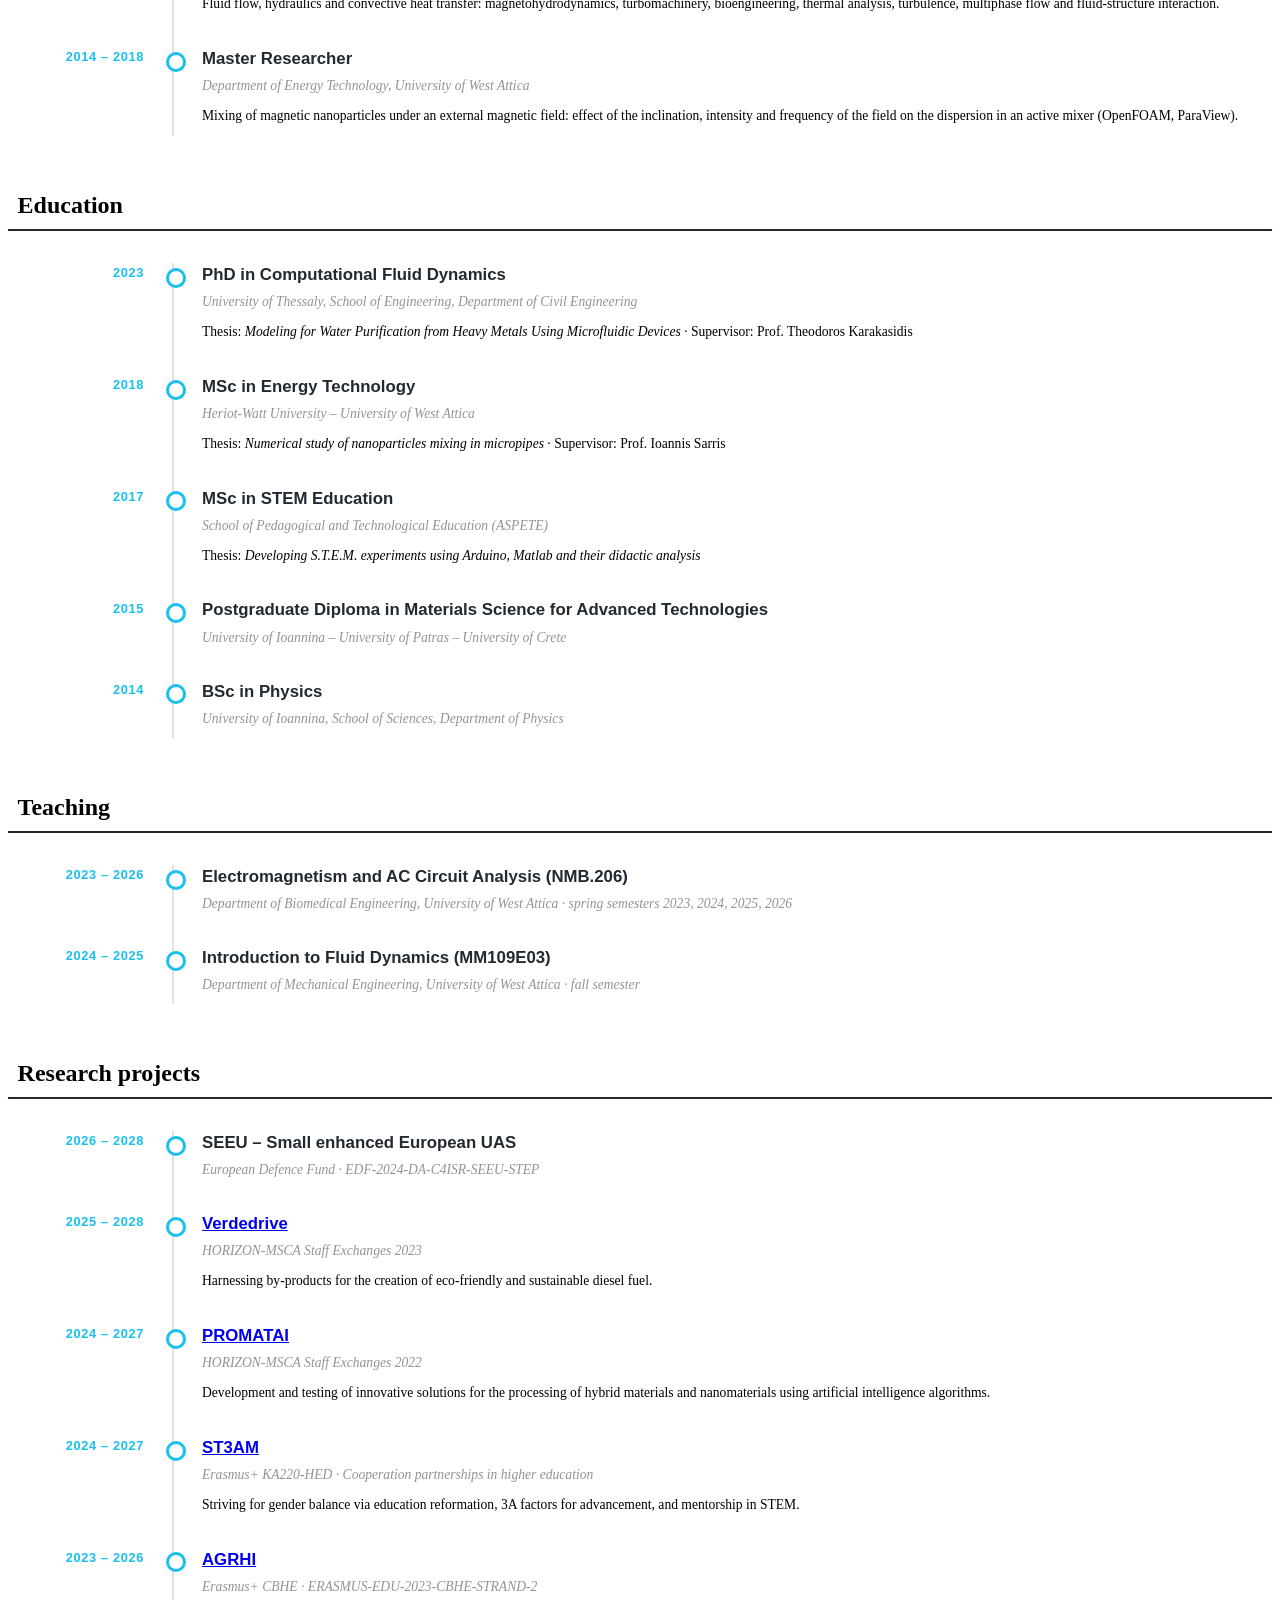
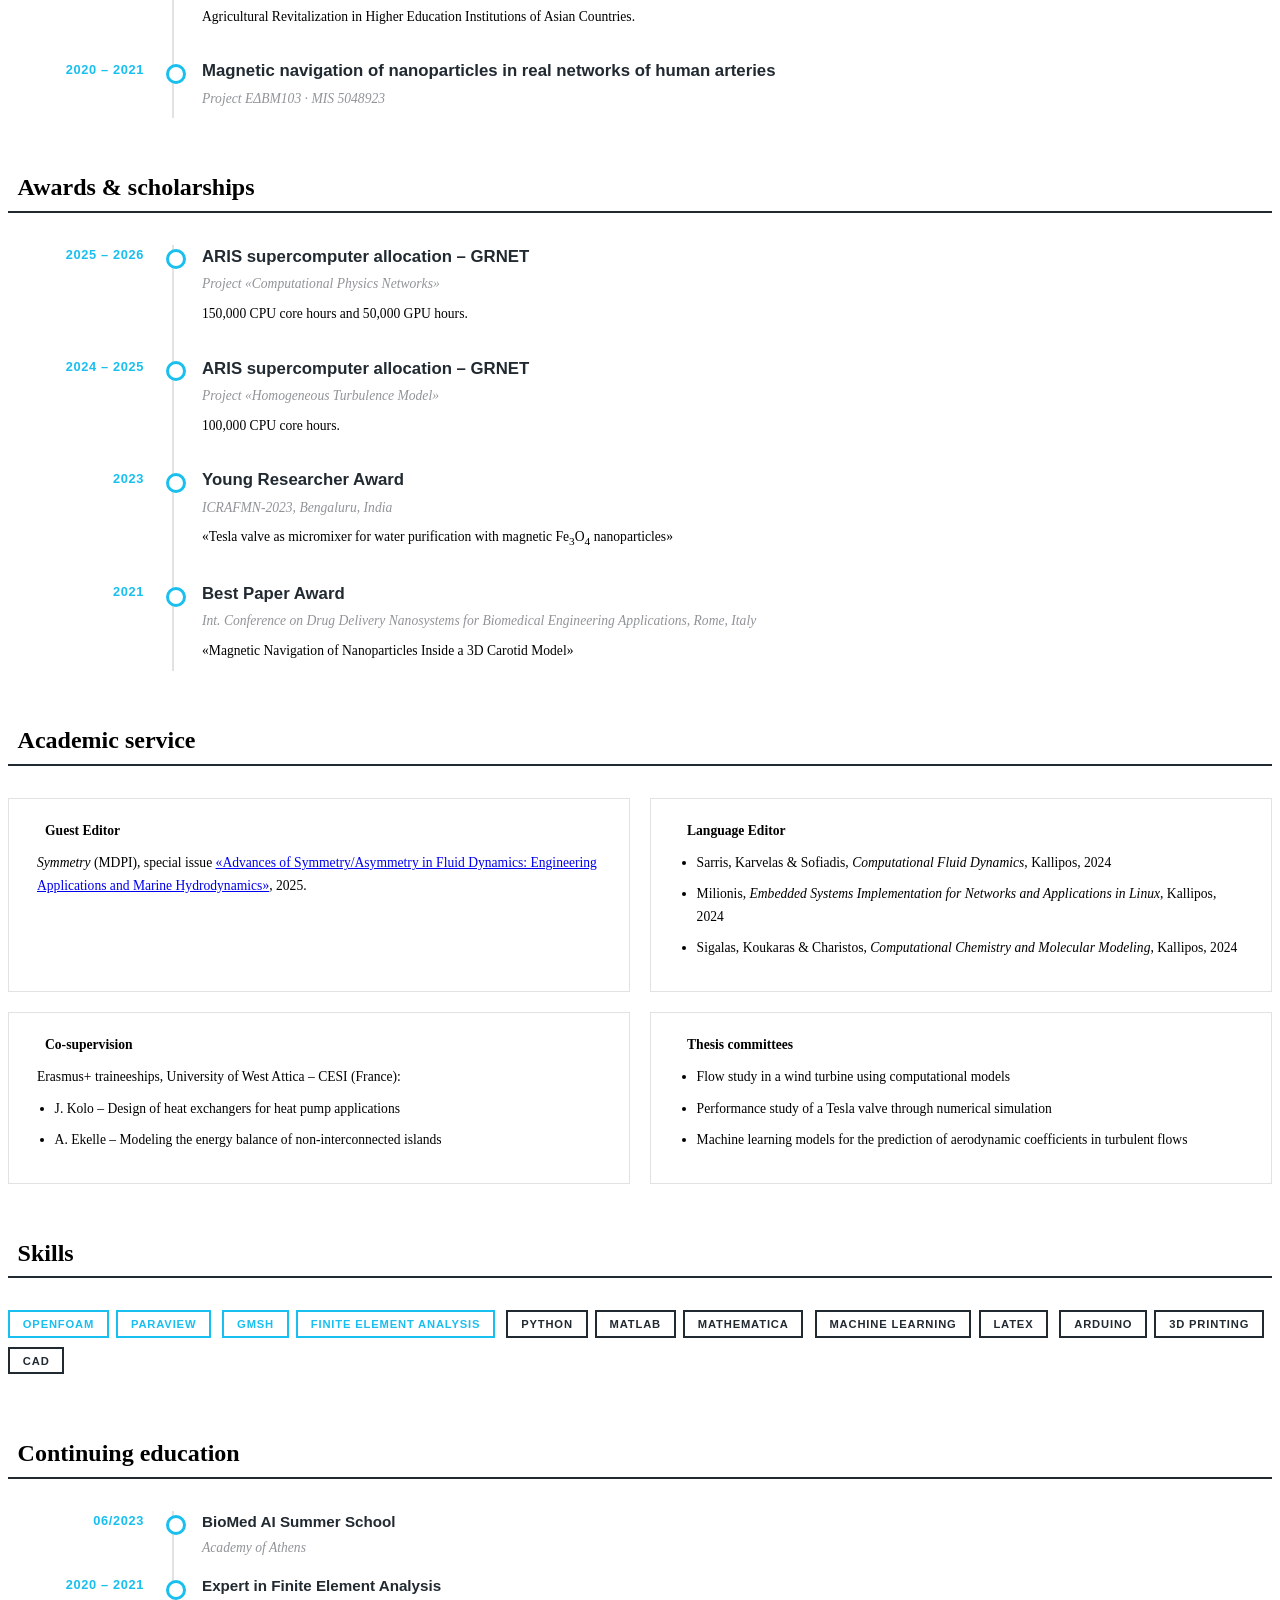
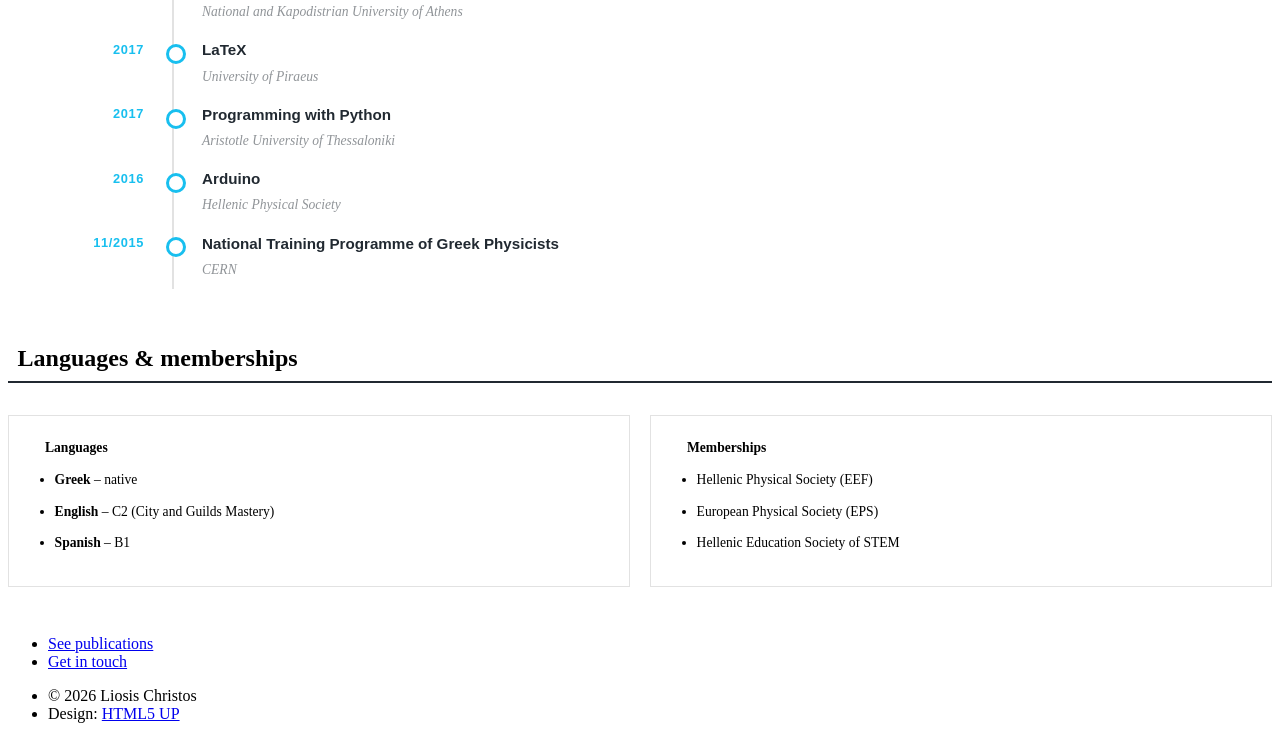
==== commit 0447336c: "Add files via upload" ====
--- a/bio.html
+++ b/bio.html
@@ -120,7 +120,7 @@
 
 							<div class="cv-stats">
 								<div><b>10</b><span>Journal papers</span></div>
-								<div><b>3</b><span>Conference proceedings</span></div>
+								<div><b>5</b><span>Conference proceedings</span></div>
 								<div><b>1</b><span>Book chapter</span></div>
 								<div><b>1</b><span>Patent application</span></div>
 								<div><b>18</b><span>Conference talks &amp; posters</span></div>
